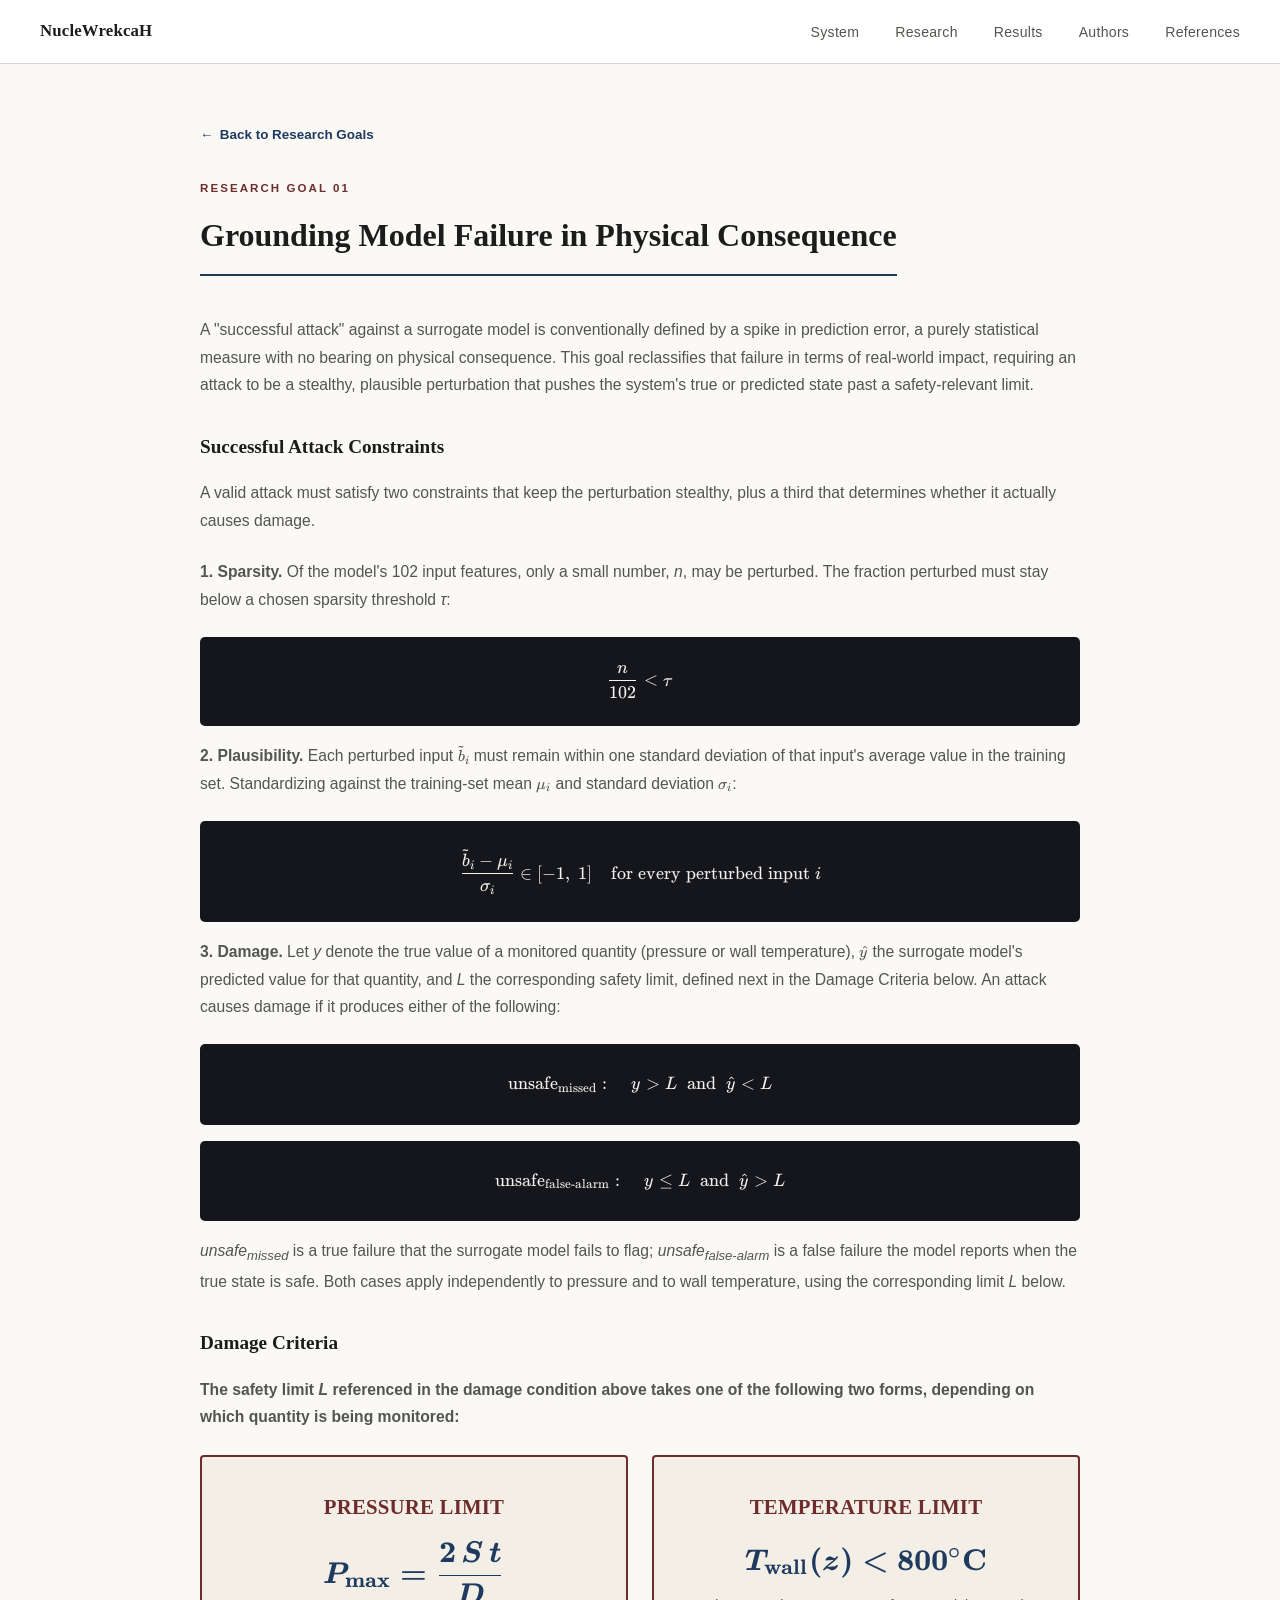
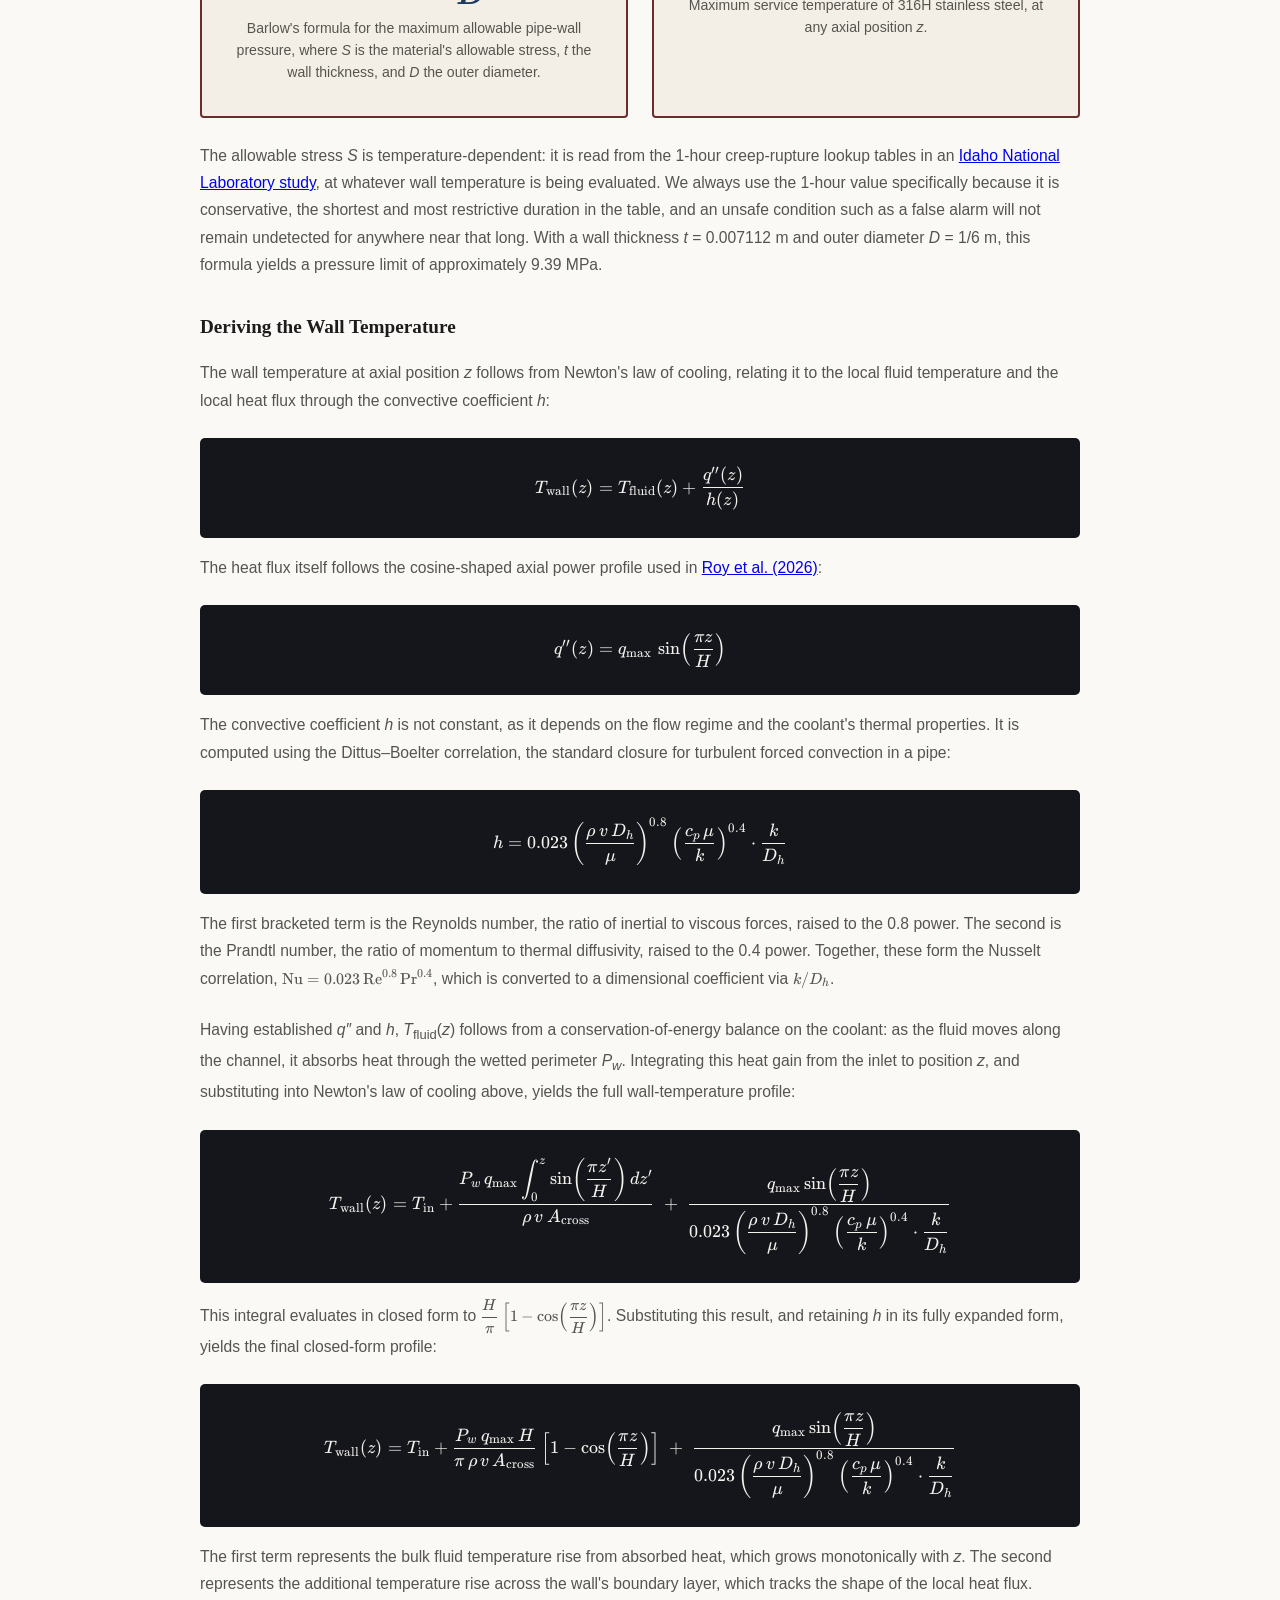
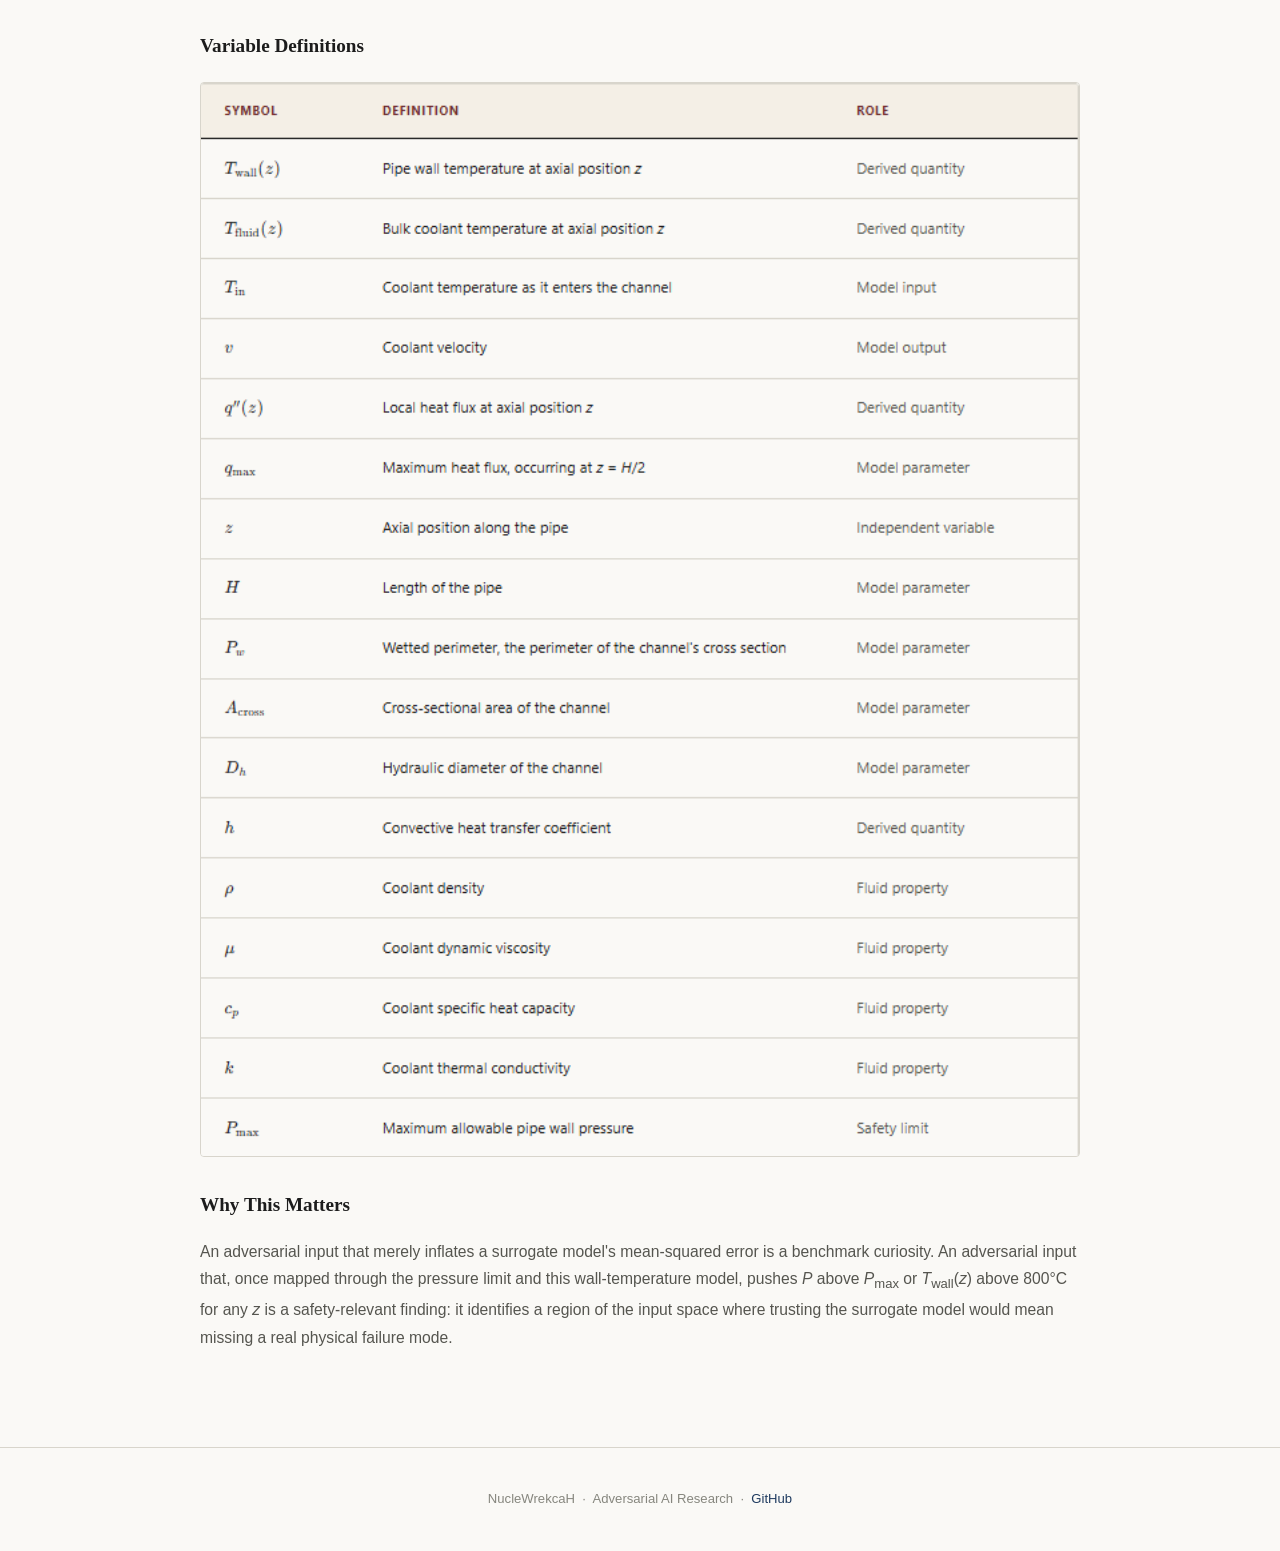
==== research/goal-1-physical-consequence.html @ 3d38d831 "Cache-bust the stylesheet link The deployed Goal 1 page was serving fresh HTML and KaTeX assets but " ====
<!DOCTYPE html>
<html lang="en">
<head>
<meta charset="UTF-8">
<meta name="viewport" content="width=device-width, initial-scale=1.0">
<title>Grounding Model Failure in Physical Consequence · NucleWrekcaH</title>
<link rel="stylesheet" href="../styles.css?v=2">
<link rel="stylesheet" href="../vendor/katex/dist/katex.min.css">
</head>
<body>

<!-- NAV -->
<nav>
  <a class="nav-logo" href="../index.html">NucleWrekcaH</a>
  <ul class="nav-links">
    <li><a href="../index.html#what-it-does">System</a></li>
    <li><a href="../index.html#goals">Research</a></li>
    <li><a href="../index.html#results">Results</a></li>
    <li><a href="../index.html#authors">Authors</a></li>
    <li><a href="../index.html#research">References</a></li>
  </ul>
</nav>

<section class="detail-section">
  <a class="back-link" href="../index.html#goals">Back to Research Goals</a>

  <div class="section-label">Research Goal 01</div>
  <h2>Grounding Model Failure in Physical Consequence</h2>

  <p>A "successful attack" against a surrogate model is conventionally defined by a spike in prediction error, a purely statistical measure with no bearing on physical consequence. This goal reclassifies that failure in terms of real-world impact, requiring an attack to be a stealthy, plausible perturbation that pushes the system's true or predicted state past a safety-relevant limit.</p>

  <h3>Successful Attack Constraints</h3>
  <p>A valid attack must satisfy two constraints that keep the perturbation stealthy, plus a third that determines whether it actually causes damage.</p>

  <p><strong>1. Sparsity.</strong> Of the model's 102 input features, only a small number, <em>n</em>, may be perturbed. The fraction perturbed must stay below a chosen sparsity threshold <em>τ</em>:</p>
  <div class="math-block">$$\dfrac{n}{102} < \tau$$</div>

  <p><strong>2. Plausibility.</strong> Each perturbed input <span class="math-inline">$\tilde{b}_i$</span> must remain within one standard deviation of that input's average value in the training set. Standardizing against the training-set mean <span class="math-inline">$\mu_i$</span> and standard deviation <span class="math-inline">$\sigma_i$</span>:</p>
  <div class="math-block">$$\dfrac{\tilde{b}_i - \mu_i}{\sigma_i} \in [-1,\ 1] \quad \text{for every perturbed input } i$$</div>

  <p><strong>3. Damage.</strong> Let <em>y</em> denote the true value of a monitored quantity (pressure or wall temperature), <span class="math-inline">$\hat{y}$</span> the surrogate model's predicted value for that quantity, and <em>L</em> the corresponding safety limit, defined next in the Damage Criteria below. An attack causes damage if it produces either of the following:</p>
  <div class="math-block">$$\text{unsafe}_{\text{missed}}: \quad y > L \ \text{ and } \ \hat{y} < L$$</div>
  <div class="math-block">$$\text{unsafe}_{\text{false-alarm}}: \quad y \le L \ \text{ and } \ \hat{y} > L$$</div>
  <p><em>unsafe<sub>missed</sub></em> is a true failure that the surrogate model fails to flag; <em>unsafe<sub>false-alarm</sub></em> is a false failure the model reports when the true state is safe. Both cases apply independently to pressure and to wall temperature, using the corresponding limit <em>L</em> below.</p>

  <h3>Damage Criteria</h3>
  <p class="criteria-intro">The safety limit <em>L</em> referenced in the damage condition above takes one of the following two forms, depending on which quantity is being monitored:</p>
  <div class="criteria-grid">
    <div class="criteria-card">
      <div class="criteria-label">Pressure Limit</div>
      <div class="criteria-value">$P_{\max} = \dfrac{2\,S\,t}{D}$</div>
      <p class="criteria-sub">Barlow's formula for the maximum allowable pipe-wall pressure, where <em>S</em> is the material's allowable stress, <em>t</em> the wall thickness, and <em>D</em> the outer diameter.</p>
    </div>
    <div class="criteria-card">
      <div class="criteria-label">Temperature Limit</div>
      <div class="criteria-value">$T_{\text{wall}}(z) < 800^{\circ}\text{C}$</div>
      <p class="criteria-sub">Maximum service temperature of 316H stainless steel, at any axial position <em>z</em>.</p>
    </div>
  </div>

  <p>The allowable stress <em>S</em> is temperature-dependent: it is read from the 1-hour creep-rupture lookup tables in an <a href="https://inldigitallibrary.inl.gov/content/uploads/50/2026/04/Sort_57445.pdf" target="_blank" rel="noopener">Idaho National Laboratory study</a>, at whatever wall temperature is being evaluated. We always use the 1-hour value specifically because it is conservative, the shortest and most restrictive duration in the table, and an unsafe condition such as a false alarm will not remain undetected for anywhere near that long. With a wall thickness <em>t</em> = 0.007112 m and outer diameter <em>D</em> = 1/6 m, this formula yields a pressure limit of approximately 9.39 MPa.</p>

  <h3>Deriving the Wall Temperature</h3>
  <p>The wall temperature at axial position <em>z</em> follows from Newton's law of cooling, relating it to the local fluid temperature and the local heat flux through the convective coefficient <em>h</em>:</p>
  <div class="math-block">$$T_{\text{wall}}(z) = T_{\text{fluid}}(z) + \dfrac{q''(z)}{h(z)}$$</div>

  <p>The heat flux itself follows the cosine-shaped axial power profile used in <a href="https://arxiv.org/abs/2603.22525" target="_blank" rel="noopener">Roy et al. (2026)</a>:</p>
  <div class="math-block">$$q''(z) = q_{\max}\,\sin\!\left(\dfrac{\pi z}{H}\right)$$</div>

  <p>The convective coefficient <em>h</em> is not constant, as it depends on the flow regime and the coolant's thermal properties. It is computed using the Dittus–Boelter correlation, the standard closure for turbulent forced convection in a pipe:</p>
  <div class="math-block">$$h = 0.023\left(\dfrac{\rho\, v\, D_h}{\mu}\right)^{0.8}\left(\dfrac{c_p\, \mu}{k}\right)^{0.4}\cdot\dfrac{k}{D_h}$$</div>
  <p>The first bracketed term is the Reynolds number, the ratio of inertial to viscous forces, raised to the 0.8 power. The second is the Prandtl number, the ratio of momentum to thermal diffusivity, raised to the 0.4 power. Together, these form the Nusselt correlation, <span class="math-inline">$\text{Nu} = 0.023\,\text{Re}^{0.8}\,\text{Pr}^{0.4}$</span>, which is converted to a dimensional coefficient via <span class="math-inline">$k/D_h$</span>.</p>

  <p>Having established <em>q″</em> and <em>h</em>, <em>T</em><sub>fluid</sub>(<em>z</em>) follows from a conservation-of-energy balance on the coolant: as the fluid moves along the channel, it absorbs heat through the wetted perimeter <em>P<sub>w</sub></em>. Integrating this heat gain from the inlet to position <em>z</em>, and substituting into Newton's law of cooling above, yields the full wall-temperature profile:</p>
  <div class="math-block">$$T_{\text{wall}}(z) = T_{\text{in}} + \dfrac{P_w\, q_{\max}\displaystyle\int_0^{z}\sin\!\left(\dfrac{\pi z'}{H}\right)dz'}{\rho\, v\, A_{\text{cross}}} \;+\; \dfrac{q_{\max}\sin\!\left(\dfrac{\pi z}{H}\right)}{0.023\left(\dfrac{\rho\, v\, D_h}{\mu}\right)^{0.8}\left(\dfrac{c_p\, \mu}{k}\right)^{0.4}\cdot\dfrac{k}{D_h}}$$</div>

  <p>This integral evaluates in closed form to <span class="math-inline">$\dfrac{H}{\pi}\left[1-\cos\!\left(\dfrac{\pi z}{H}\right)\right]$</span>. Substituting this result, and retaining <em>h</em> in its fully expanded form, yields the final closed-form profile:</p>
  <div class="math-block">$$T_{\text{wall}}(z) = T_{\text{in}} + \dfrac{P_w\, q_{\max}\, H}{\pi\,\rho\, v\, A_{\text{cross}}}\left[1-\cos\!\left(\dfrac{\pi z}{H}\right)\right] \;+\; \dfrac{q_{\max}\sin\!\left(\dfrac{\pi z}{H}\right)}{0.023\left(\dfrac{\rho\, v\, D_h}{\mu}\right)^{0.8}\left(\dfrac{c_p\, \mu}{k}\right)^{0.4}\cdot\dfrac{k}{D_h}}$$</div>

  <p>The first term represents the bulk fluid temperature rise from absorbed heat, which grows monotonically with <em>z</em>. The second represents the additional temperature rise across the wall's boundary layer, which tracks the shape of the local heat flux.</p>

  <h3>Variable Definitions</h3>
  <img class="table-image" src="assets/goal-1-variable-table.png" alt="Table of variable definitions: symbol, definition, and role for each quantity used in the wall-temperature derivation.">

  <h3>Why This Matters</h3>
  <p>An adversarial input that merely inflates a surrogate model's mean-squared error is a benchmark curiosity. An adversarial input that, once mapped through the pressure limit and this wall-temperature model, pushes <em>P</em> above <em>P</em><sub>max</sub> or <em>T</em><sub>wall</sub>(<em>z</em>) above 800°C for any <em>z</em> is a safety-relevant finding: it identifies a region of the input space where trusting the surrogate model would mean missing a real physical failure mode.</p>
</section>

<!-- FOOTER -->
<footer>
  <p>NucleWrekcaH &nbsp;·&nbsp; Adversarial AI Research &nbsp;·&nbsp;
    <a href="https://github.com" target="_blank" rel="noopener">GitHub</a>
  </p>
</footer>

<script src="../vendor/katex/dist/katex.min.js"></script>
<script src="../vendor/katex/dist/contrib/auto-render.min.js"></script>
<script>
  document.addEventListener("DOMContentLoaded", function () {
    renderMathInElement(document.body, {
      delimiters: [
        { left: "$$", right: "$$", display: true },
        { left: "$", right: "$", display: false }
      ]
    });
  });
</script>

</body>
</html>
---- styles.css ----
:root {
  --bg: #faf9f6;
  --bg2: #ffffff;
  --ink: #1c1c1c;
  --ink-dim: #55554f;
  --ink-faint: #86867e;
  --accent: #1e3a5f;
  --accent2: #6e2c2c;
  --line: #d8d5cc;
  --line-soft: #e8e5db;
  --card: #ffffff;
  --serif: Georgia, 'Iowan Old Style', 'Palatino Linotype', 'Book Antiqua', serif;
  --sans: 'Segoe UI', 'Helvetica Neue', Arial, sans-serif;
}

*, *::before, *::after { box-sizing: border-box; margin: 0; padding: 0; }

html { scroll-behavior: smooth; }

body {
  background-color: var(--bg);
  color: var(--ink);
  font-family: var(--sans);
  line-height: 1.7;
}

/* ── Nav ── */
nav {
  position: sticky;
  top: 0;
  z-index: 100;
  display: flex;
  align-items: center;
  justify-content: space-between;
  padding: 0 2.5rem;
  height: 64px;
  background: var(--bg2);
  border-bottom: 1px solid var(--line);
}

.nav-logo {
  font-family: var(--serif);
  font-size: 1.05rem;
  font-weight: 700;
  color: var(--ink);
  letter-spacing: 0.01em;
  text-decoration: none;
}

.nav-links {
  display: flex;
  gap: 2.25rem;
  list-style: none;
}

.nav-links a {
  color: var(--ink-dim);
  text-decoration: none;
  font-size: 0.88rem;
  letter-spacing: 0.02em;
  transition: color 0.2s;
  border-bottom: 1px solid transparent;
  padding-bottom: 2px;
}

.nav-links a:hover { color: var(--accent); border-bottom-color: var(--accent); }

/* ── Sections ── */
section {
  max-width: 960px;
  margin: 0 auto;
  padding: 4.5rem 2.5rem;
}

.section-label {
  font-family: var(--sans);
  font-size: 0.72rem;
  font-weight: 600;
  letter-spacing: 0.18em;
  text-transform: uppercase;
  color: var(--accent2);
  margin-bottom: 0.6rem;
}

h2 {
  font-family: var(--serif);
  font-size: clamp(1.5rem, 3vw, 2rem);
  font-weight: 700;
  color: var(--ink);
  margin-bottom: 2.5rem;
  padding-bottom: 0.75rem;
  border-bottom: 2px solid var(--accent);
  display: inline-block;
}

/* ── Hero ── */
#hero {
  padding-top: 4.5rem;
  padding-bottom: 3.5rem;
  border-bottom: 1px solid var(--line);
}

.hero-inner {
  display: flex;
  flex-direction: column;
  align-items: flex-start;
  gap: 1.5rem;
}

.hero-badge {
  display: inline-flex;
  align-items: center;
  gap: 0.5rem;
  padding: 0.3rem 0.9rem;
  border: 1px solid var(--line);
  border-radius: 2px;
  font-family: var(--sans);
  font-size: 0.72rem;
  font-weight: 600;
  letter-spacing: 0.12em;
  text-transform: uppercase;
  color: var(--accent2);
  background: #f4efe6;
}

.hero-logo-row {
  display: flex;
  align-items: center;
  gap: 1.5rem;
  flex-wrap: wrap;
}

.logo-placeholder {
  width: 68px; height: 68px;
  border: 1px solid var(--line);
  border-radius: 4px;
  display: flex;
  align-items: center;
  justify-content: center;
  font-family: var(--sans);
  font-size: 0.58rem;
  color: var(--ink-faint);
  text-align: center;
  line-height: 1.3;
  flex-shrink: 0;
  background: var(--bg2);
}

h1 {
  font-family: var(--serif);
  font-size: clamp(2rem, 5vw, 3.4rem);
  font-weight: 700;
  letter-spacing: -0.01em;
  line-height: 1.1;
  color: var(--ink);
}

.hero-tagline {
  font-size: clamp(1.3rem, 3vw, 1.8rem);
  color: var(--accent);
  font-family: var(--serif);
  font-style: italic;
  max-width: 700px;
  line-height: 1.6;
  border-left: 3px solid var(--accent);
  padding-left: 1rem;
}

.hero-names-row {
  display: flex;
  flex-wrap: wrap;
  gap: 2rem;
  width: 100%;
}

.hero-name {
  font-family: var(--serif);
  font-size: clamp(0.85rem, 1.4vw, 1rem);
  font-weight: 700;
  color: var(--ink);
}

.hero-image-placeholder {
  width: 100%;
  aspect-ratio: 16 / 9;
  border: 1px dashed var(--line);
  border-radius: 4px;
  background: var(--bg2);
  display: flex;
  align-items: center;
  justify-content: center;
  color: var(--ink-faint);
  font-family: var(--sans);
  font-size: 0.85rem;
  letter-spacing: 0.08em;
  text-transform: uppercase;
  text-align: center;
}

.hero-cta {
  display: flex;
  gap: 1rem;
  flex-wrap: wrap;
  margin-top: 0.5rem;
}

.btn {
  display: inline-flex;
  align-items: center;
  gap: 0.5rem;
  padding: 0.65rem 1.5rem;
  font-family: var(--sans);
  font-size: 0.85rem;
  font-weight: 600;
  letter-spacing: 0.02em;
  border-radius: 2px;
  cursor: pointer;
  text-decoration: none;
  transition: all 0.2s;
  border: 1px solid var(--accent);
}

.btn-primary {
  background: var(--accent);
  color: #ffffff;
}

.btn-primary:hover {
  background: #16283f;
}

.btn-ghost {
  border-color: var(--line);
  color: var(--ink);
  background: transparent;
}

.btn-ghost:hover {
  border-color: var(--accent);
  color: var(--accent);
  background: #f4efe6;
}

/* ── Divider ── */
.divider {
  border: none;
  border-top: 1px solid var(--line);
}

section + hr.divider,
hr.divider + section {
  margin: 0;
}

/* ── Cards ── */
.cards {
  display: grid;
  grid-template-columns: repeat(auto-fit, minmax(280px, 1fr));
  gap: 1.5rem;
}

.card {
  background: var(--card);
  border: 1px solid var(--line);
  border-radius: 3px;
  padding: 1.75rem;
  transition: box-shadow 0.2s;
}

.card:hover {
  box-shadow: 0 2px 10px rgba(0,0,0,0.06);
}

.card-icon {
  width: 40px; height: 40px;
  border: 1px solid var(--accent);
  border-radius: 3px;
  display: flex;
  align-items: center;
  justify-content: center;
  font-family: var(--serif);
  font-size: 1.1rem;
  font-weight: 700;
  color: var(--accent);
  margin-bottom: 1.1rem;
}

.card-num {
  font-family: var(--sans);
  font-size: 0.68rem;
  font-weight: 600;
  color: var(--accent2);
  letter-spacing: 0.14em;
  margin-bottom: 0.4rem;
}

.card h3 {
  font-family: var(--serif);
  font-size: 1.1rem;
  font-weight: 700;
  color: var(--ink);
  margin-bottom: 0.75rem;
}

.card p {
  color: var(--ink-dim);
  font-size: 0.92rem;
  line-height: 1.7;
}

.card ul {
  margin-top: 0.75rem;
  padding-left: 1.1rem;
  color: var(--ink-dim);
  font-size: 0.9rem;
  line-height: 1.8;
}

.card ul li { margin-bottom: 0.1rem; }

.tag {
  display: inline-block;
  padding: 0.15rem 0.55rem;
  background: #f4efe6;
  border: 1px solid var(--line);
  border-radius: 2px;
  font-family: var(--sans);
  font-size: 0.68rem;
  font-weight: 600;
  color: var(--accent2);
  margin: 0.2rem 0.15rem 0 0;
}

/* ── Research Goals ── */
.goals-stack {
  display: flex;
  flex-direction: column;
  gap: 1.5rem;
}

.goal-card {
  background: var(--card);
  border: 1px solid var(--line);
  border-radius: 3px;
  padding: 1.75rem;
  transition: box-shadow 0.2s, border-color 0.2s;
  text-decoration: none;
  color: inherit;
  display: block;
}

.goal-card:hover {
  box-shadow: 0 2px 10px rgba(0,0,0,0.06);
  border-color: var(--accent);
}

.goal-num {
  font-family: var(--serif);
  font-size: 1.6rem;
  font-weight: 700;
  color: var(--accent2);
  margin-bottom: 0.6rem;
}

.goal-card h3 {
  font-family: var(--serif);
  font-size: 1.1rem;
  font-weight: 700;
  color: var(--ink);
  margin-bottom: 0.75rem;
}

.goal-card p {
  color: var(--ink-dim);
  font-size: 0.92rem;
  line-height: 1.7;
}

.goal-readmore {
  display: inline-flex;
  align-items: center;
  gap: 0.4rem;
  margin-top: 1.1rem;
  font-family: var(--sans);
  font-size: 0.8rem;
  font-weight: 600;
  color: var(--accent);
  letter-spacing: 0.02em;
}

.goal-readmore::after {
  content: "→";
  transition: transform 0.2s;
}

.goal-card:hover .goal-readmore::after {
  transform: translateX(3px);
}

/* ── Formula box (used on research goal detail pages) ── */
.formula-box {
  margin-top: 1.25rem;
  padding: 1.1rem 1.35rem;
  border: 1px solid var(--line);
  border-left: 3px solid var(--accent2);
  border-radius: 2px;
  background: var(--bg2);
}

.formula-box p {
  color: var(--ink-dim);
  font-size: 0.92rem;
  line-height: 1.7;
  margin-bottom: 0.75rem;
}

.formula-box p:last-child {
  margin-bottom: 0;
}

.formula-box ul {
  margin: 0 0 0.9rem 1.1rem;
  color: var(--ink-dim);
  font-size: 0.9rem;
  line-height: 1.8;
}

.math-block {
  margin: 1rem 0;
  padding: 1.75rem 1.5rem;
  background: #14161c;
  border-radius: 5px;
  overflow-x: auto;
  text-align: center;
}

.math-block:first-child {
  margin-top: 0;
}

.math-block:last-child {
  margin-bottom: 0;
}

.math-block .katex {
  color: #f4f2ec;
  font-size: 1.15em;
}

.math-block .katex-display {
  margin: 0;
}

.math-inline .katex {
  font-size: 1.05em;
}

/* ── Failure criteria highlight ── */
.criteria-intro {
  font-size: 1rem;
  color: var(--ink);
  font-weight: 600;
  margin-bottom: 1.25rem;
}

.criteria-grid {
  display: grid;
  grid-template-columns: repeat(auto-fit, minmax(260px, 1fr));
  gap: 1.5rem;
  margin-bottom: 1.5rem;
}

.criteria-card {
  padding: 2rem 1.75rem;
  border: 2px solid var(--accent2);
  border-radius: 4px;
  background: #f4efe6;
  text-align: center;
}

.criteria-label {
  font-family: var(--serif);
  font-size: 1.3rem;
  font-weight: 700;
  letter-spacing: 0.01em;
  text-transform: uppercase;
  color: var(--accent2);
  margin-bottom: 1.1rem;
}

.criteria-value {
  margin-bottom: 0.9rem;
}

.criteria-value .katex {
  font-size: 1.9em;
  font-weight: 700;
  color: var(--accent);
}

.criteria-sub {
  color: var(--ink-dim);
  font-size: 0.88rem;
  line-height: 1.55;
}

/* ── Variable definition table (image) ── */
.table-image {
  display: block;
  width: 100%;
  max-width: 100%;
  height: auto;
  margin: 1.25rem 0 1.75rem;
  border: 1px solid var(--line);
  border-radius: 4px;
}

/* ── Detail (research goal) pages ── */
.back-link {
  display: inline-flex;
  align-items: center;
  gap: 0.4rem;
  font-family: var(--sans);
  font-size: 0.84rem;
  font-weight: 600;
  color: var(--accent);
  text-decoration: none;
  margin-bottom: 2rem;
}

.back-link::before {
  content: "←";
  transition: transform 0.2s;
}

.back-link:hover::before {
  transform: translateX(-3px);
}

.detail-section {
  padding-top: 3.5rem;
}

.detail-section > p {
  color: var(--ink-dim);
  font-size: 0.98rem;
  line-height: 1.75;
  margin-bottom: 1.5rem;
}

.detail-section h3 {
  font-family: var(--serif);
  font-size: 1.2rem;
  font-weight: 700;
  color: var(--ink);
  margin: 2rem 0 1rem;
}

.status-note {
  margin-top: 1.5rem;
  padding: 1.1rem 1.35rem;
  border: 1px dashed var(--line);
  border-radius: 2px;
  background: var(--bg2);
  color: var(--ink-faint);
  font-size: 0.88rem;
  font-style: italic;
}

/* ── Results ── */
#results {
  background: #f4f2ec;
}

.results-header {
  display: flex;
  flex-wrap: wrap;
  gap: 2rem;
  align-items: flex-end;
  margin-bottom: 2.5rem;
}

.results-header > div:first-child { flex: 1; min-width: 260px; }

.stat-block {
  text-align: right;
}

.stat-block .big-stat {
  font-family: var(--serif);
  font-size: clamp(2.2rem, 5vw, 3rem);
  font-weight: 700;
  color: var(--accent);
  line-height: 1;
}

.stat-block .stat-label {
  font-size: 0.82rem;
  color: var(--ink-dim);
  margin-top: 0.3rem;
}

.simulators {
  display: flex;
  flex-direction: column;
  gap: 1.1rem;
}

.sim-row {
  display: grid;
  grid-template-columns: 1fr auto;
  align-items: center;
  gap: 1.5rem;
}

.sim-info { min-width: 0; }

.sim-name {
  font-size: 0.92rem;
  color: var(--ink);
  margin-bottom: 0.35rem;
  white-space: nowrap;
  overflow: hidden;
  text-overflow: ellipsis;
}

.progress-track {
  height: 6px;
  background: #e2ded2;
  border-radius: 3px;
  overflow: hidden;
}

.progress-fill {
  height: 100%;
  border-radius: 3px;
  background: var(--accent);
  transition: width 1s ease;
  width: 0;
}

.progress-fill.active { width: var(--target-width); }

.sim-pct {
  font-family: var(--serif);
  font-size: 0.88rem;
  font-weight: 700;
  color: var(--accent);
  white-space: nowrap;
  min-width: 48px;
  text-align: right;
}

.sim-coming {
  opacity: 0.55;
}

.sim-coming .sim-name { font-style: italic; }

.baseline-note {
  margin-top: 2.5rem;
  padding: 1.25rem 1.5rem;
  border: 1px solid var(--line);
  border-left: 3px solid var(--accent2);
  border-radius: 2px;
  background: var(--bg2);
  display: flex;
  align-items: flex-start;
  gap: 1rem;
}

.baseline-note p {
  color: var(--ink-dim);
  font-size: 0.9rem;
  line-height: 1.6;
}

.baseline-note strong { color: var(--accent2); }

/* ── Tech stack ── */
.tech-grid {
  display: flex;
  flex-wrap: wrap;
  gap: 1rem;
}

.tech-badge {
  display: flex;
  align-items: center;
  gap: 0.9rem;
  padding: 0.7rem 1.25rem;
  border: 1px solid var(--line);
  border-radius: 3px;
  background: var(--card);
  font-size: 0.9rem;
  color: var(--ink);
}

.tech-badge .tech-icon {
  font-family: var(--serif);
  font-weight: 700;
  font-size: 1rem;
  color: var(--accent);
  width: 28px; height: 28px;
  border: 1px solid var(--accent);
  border-radius: 50%;
  display: flex;
  align-items: center;
  justify-content: center;
  flex-shrink: 0;
}

.tech-badge .tech-name {
  font-weight: 600;
  color: var(--ink);
}

.tech-badge .tech-sub {
  font-size: 0.76rem;
  color: var(--ink-faint);
  display: block;
  margin-top: 0.05rem;
}

/* ── Authors ── */
#authors {
  background: #f4f2ec;
}

.authors-grid {
  display: grid;
  grid-template-columns: repeat(auto-fit, minmax(220px, 1fr));
  gap: 2rem;
}

.author-card {
  background: var(--card);
  border: 1px solid var(--line);
  border-radius: 3px;
  padding: 1.75rem;
  text-align: center;
  transition: box-shadow 0.2s;
}

.author-card:hover {
  box-shadow: 0 2px 10px rgba(0,0,0,0.06);
}

.author-photo {
  width: 120px;
  height: 120px;
  border-radius: 50%;
  object-fit: cover;
  border: 1px solid var(--line);
  margin: 0 auto 1.1rem;
  display: block;
  background: var(--bg2);
}

.author-name {
  font-family: var(--serif);
  font-size: 1.05rem;
  font-weight: 700;
  color: var(--ink);
  margin-bottom: 0.9rem;
}

.author-bio {
  text-align: left;
  color: var(--ink-dim);
  font-size: 0.86rem;
  line-height: 1.65;
}

/* ── Research ── */
.citations {
  display: flex;
  flex-direction: column;
  gap: 1rem;
}

.citation {
  padding: 1.25rem 1.5rem;
  border: 1px solid var(--line);
  border-radius: 2px;
  background: var(--card);
  transition: box-shadow 0.2s;
  text-decoration: none;
  display: block;
  color: inherit;
}

.citation:hover { box-shadow: 0 2px 10px rgba(0,0,0,0.06); }

.citation-meta {
  font-family: var(--sans);
  font-size: 0.72rem;
  font-weight: 600;
  color: var(--accent2);
  letter-spacing: 0.06em;
  margin-bottom: 0.4rem;
  display: flex;
  align-items: center;
  justify-content: space-between;
  gap: 0.5rem;
}

.citation-meta::after {
  content: "↗";
  font-weight: 700;
  opacity: 0.6;
  transition: opacity 0.2s, transform 0.2s;
}

.citation:hover .citation-meta::after {
  opacity: 1;
  transform: translate(2px, -2px);
}

.citation-title {
  font-family: var(--serif);
  font-size: 0.98rem;
  color: var(--ink);
  margin-bottom: 0.3rem;
  font-weight: 700;
}

.citation-authors {
  font-size: 0.84rem;
  color: var(--ink-dim);
}

/* ── Footer ── */
footer {
  text-align: center;
  padding: 2.5rem 2rem;
  border-top: 1px solid var(--line);
  color: var(--ink-faint);
  font-size: 0.82rem;
}

footer a { color: var(--accent); text-decoration: none; }
footer a:hover { text-decoration: underline; }

/* ── Responsive ── */
@media (max-width: 640px) {
  nav { padding: 0 1.25rem; }
  .nav-links { gap: 1.2rem; }
  .nav-links a { font-size: 0.78rem; }
  section { padding: 3rem 1.25rem; }
  .results-header { flex-direction: column; align-items: flex-start; }
  .stat-block { text-align: left; }
  .sim-row { grid-template-columns: 1fr auto; gap: 0.75rem; }
}
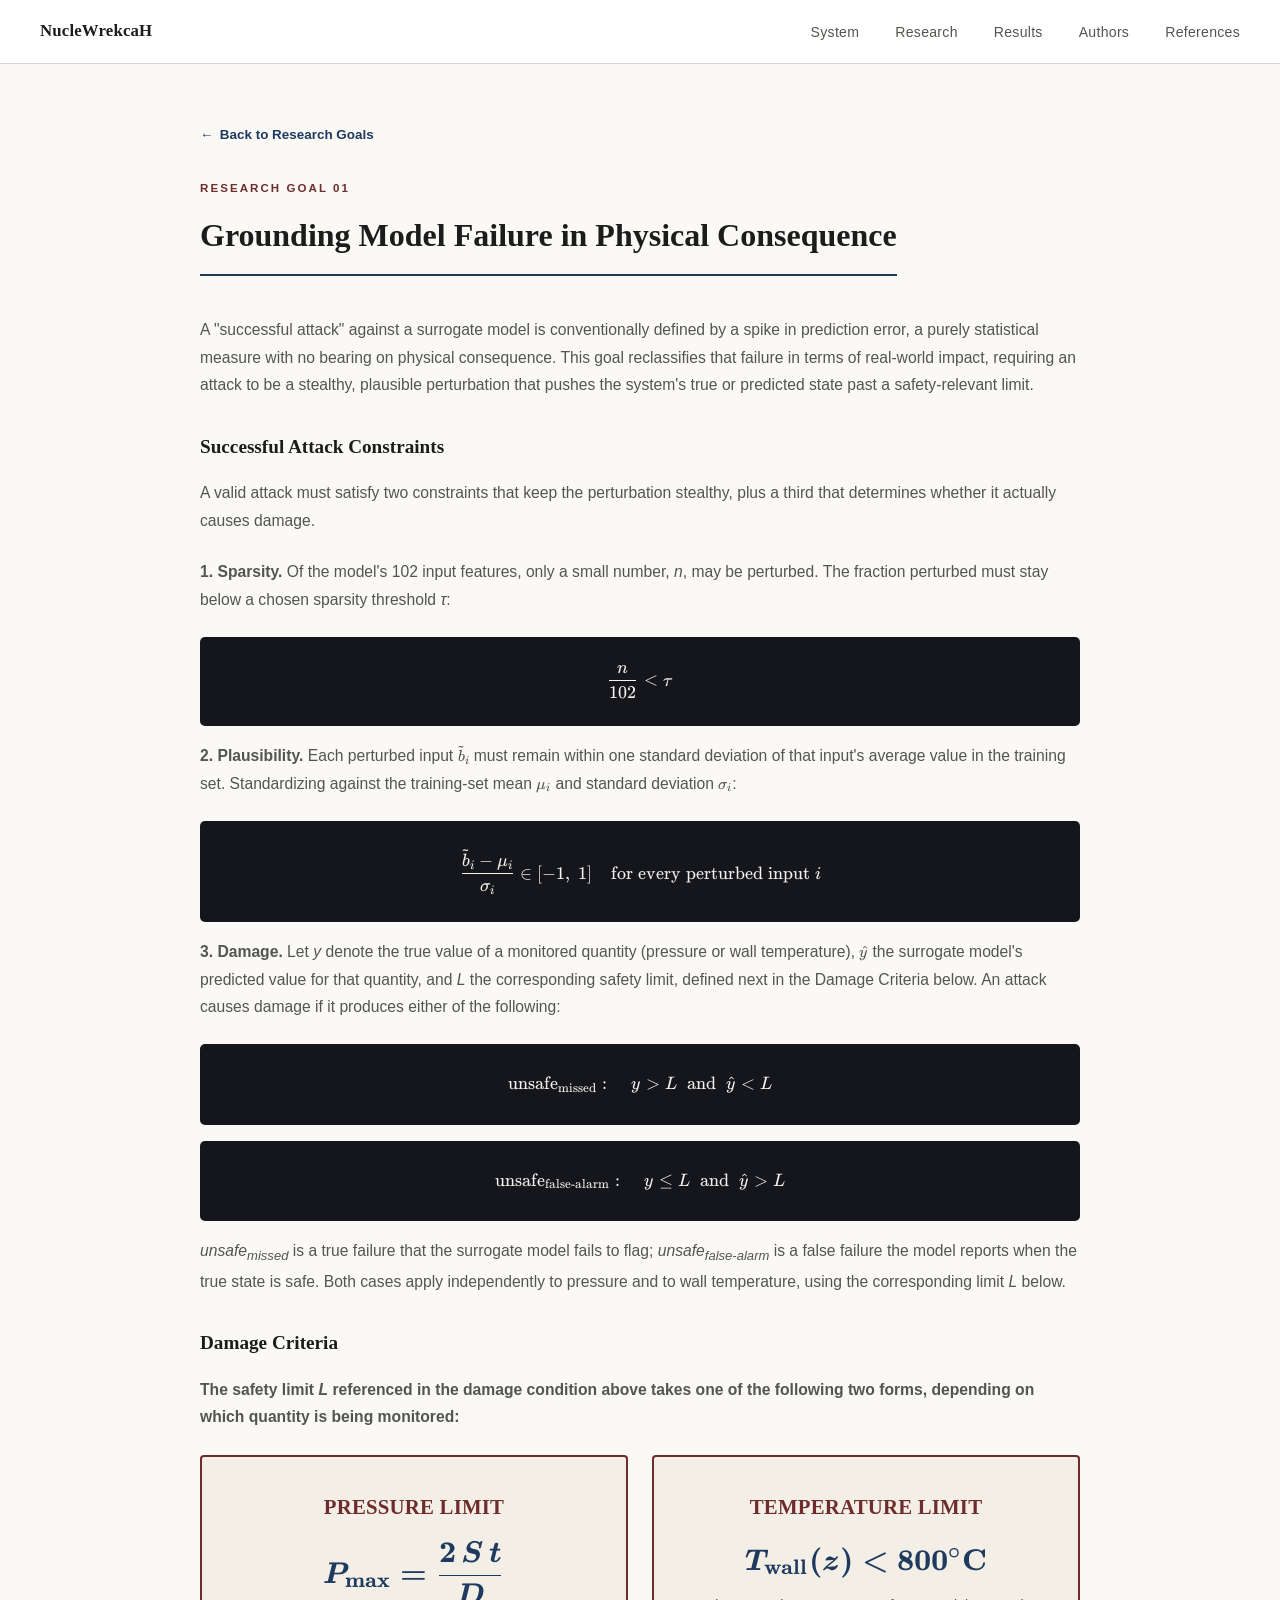
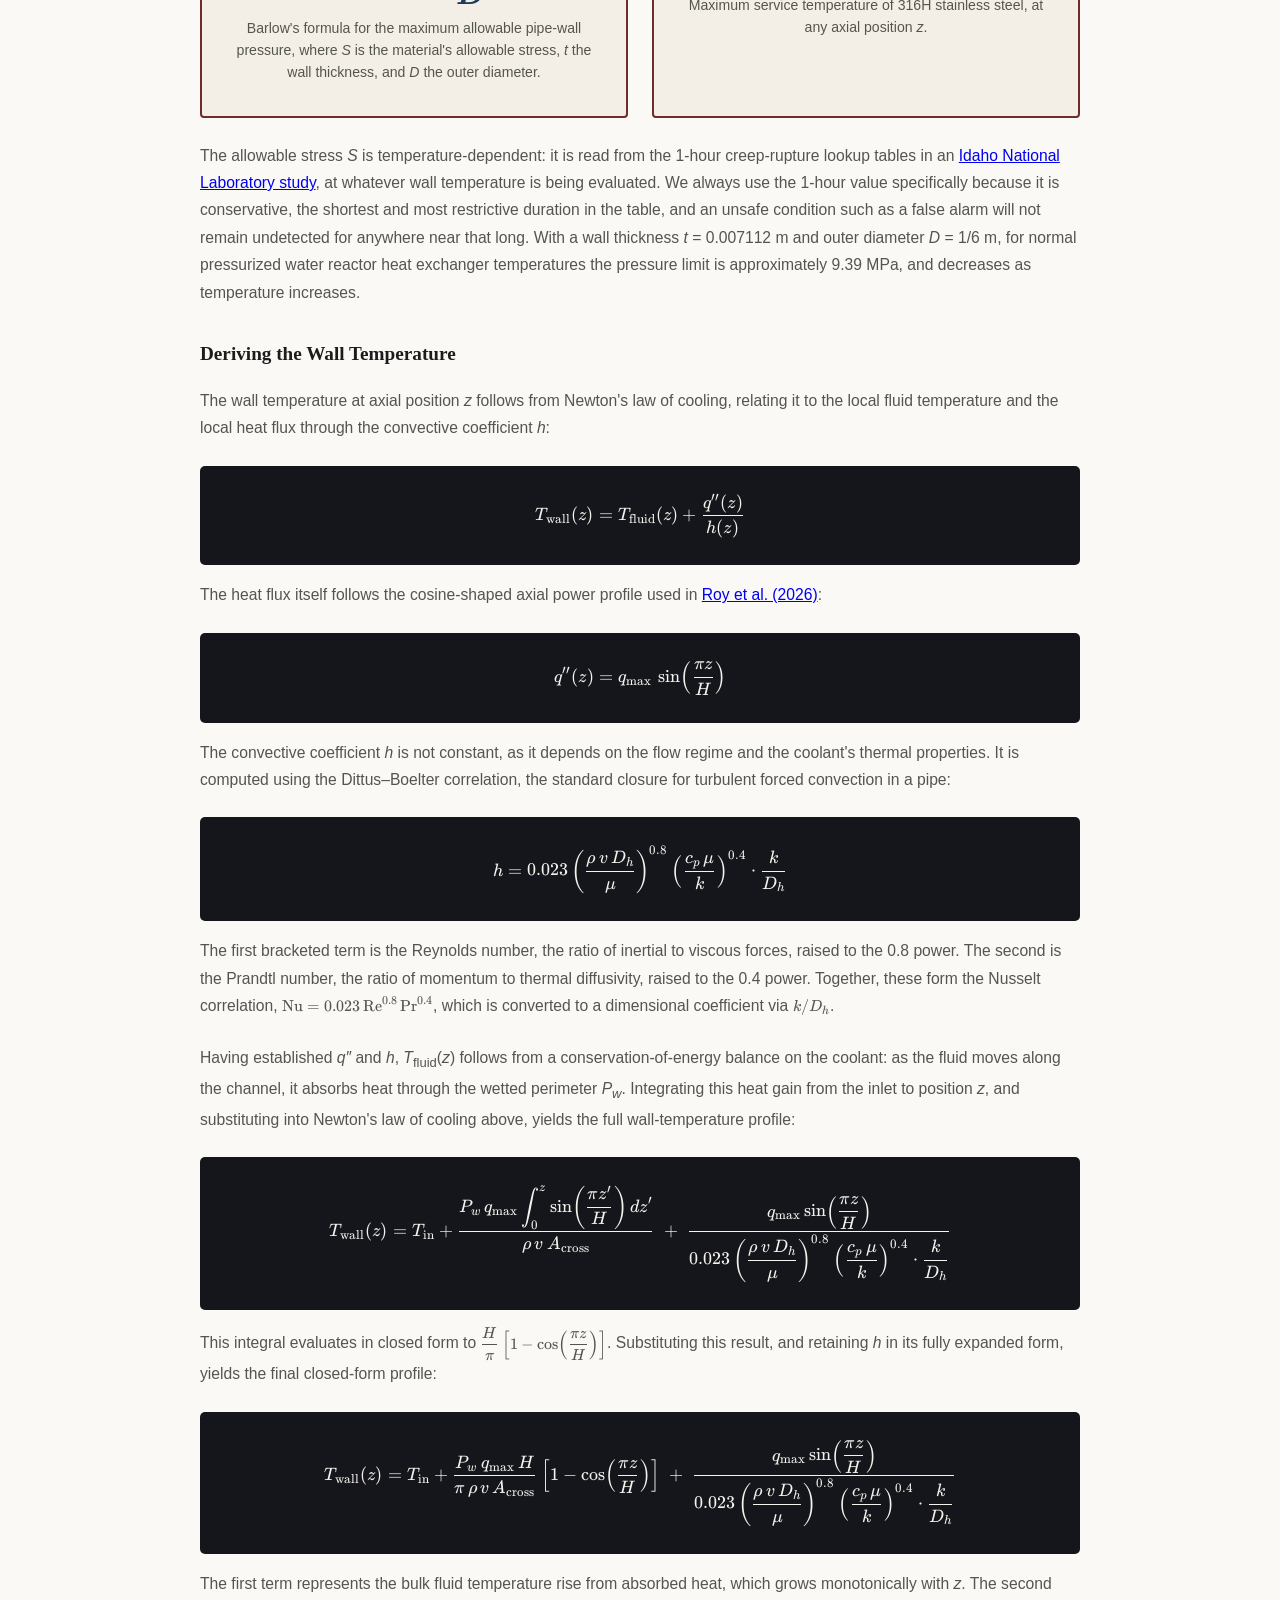
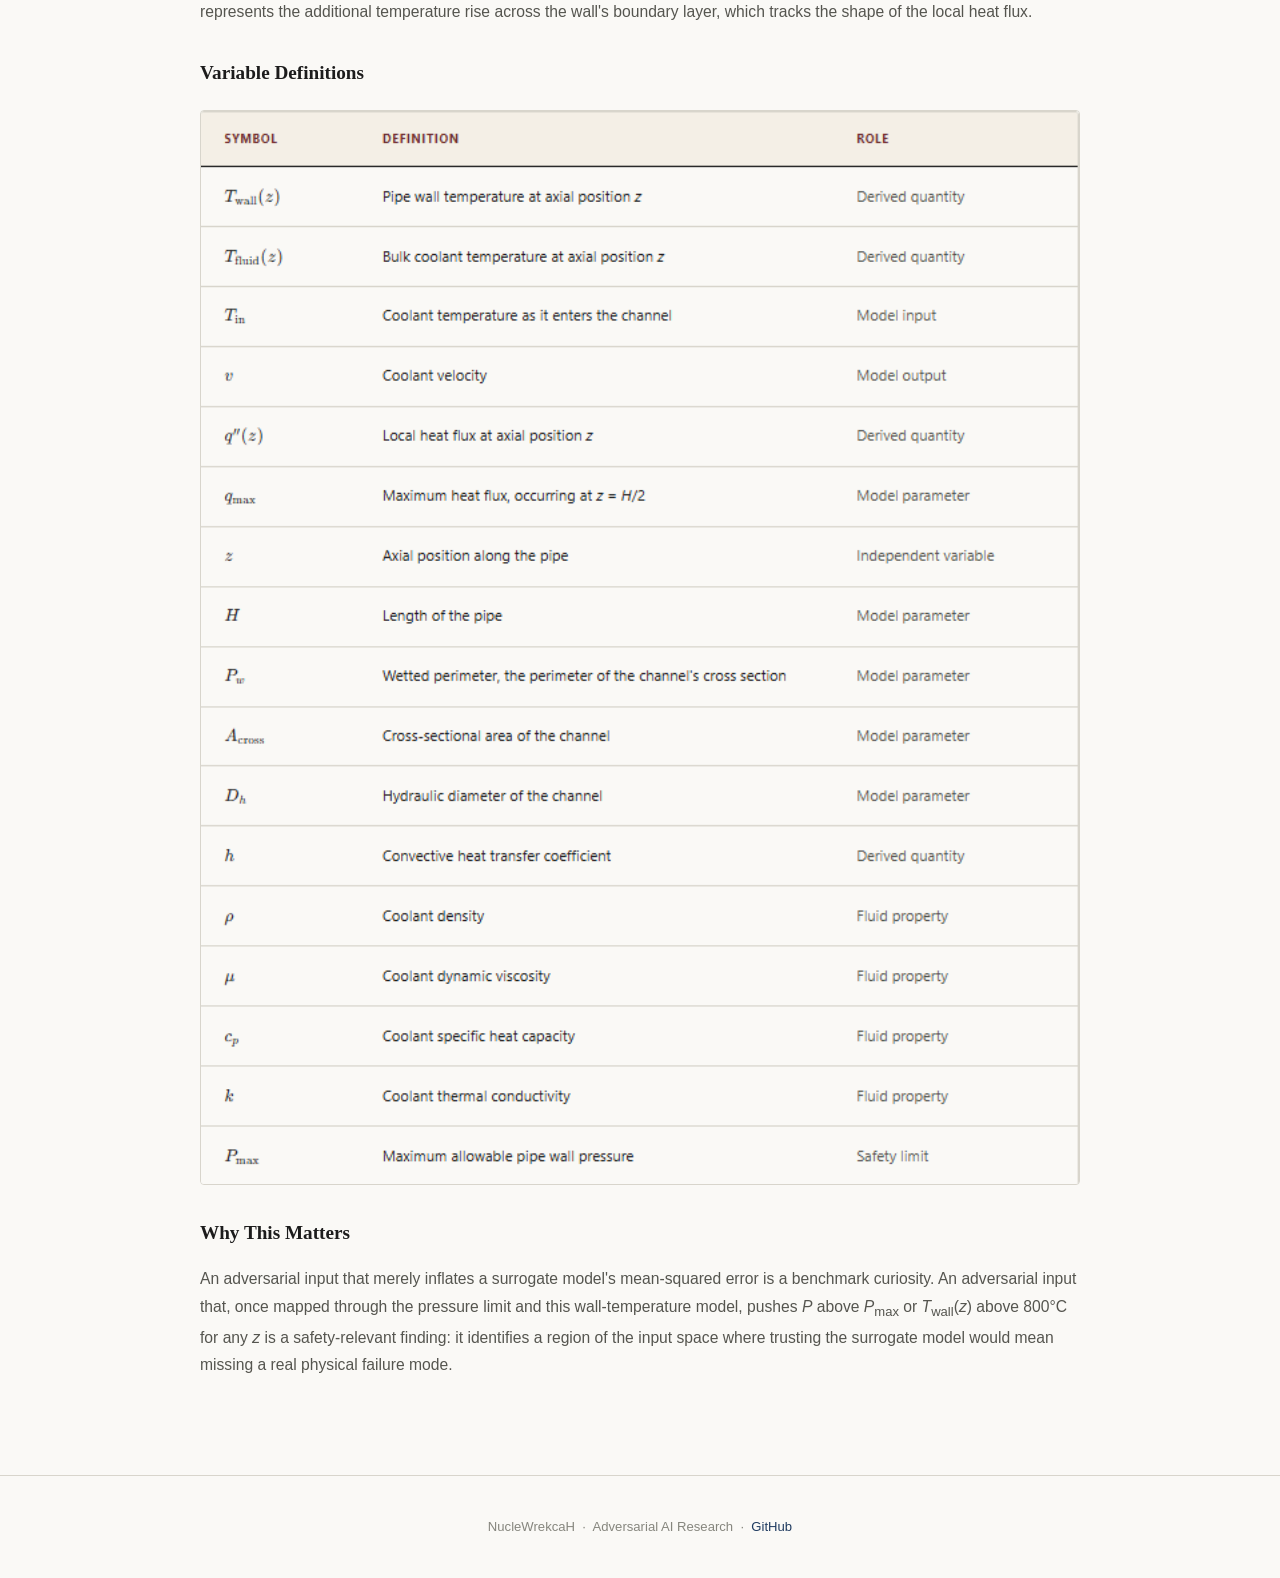
==== commit 3d853034: "Clarify pressure limit varies with temperature" ====
--- a/research/goal-1-physical-consequence.html
+++ b/research/goal-1-physical-consequence.html
@@ -58,7 +58,7 @@
     </div>
   </div>
 
-  <p>The allowable stress <em>S</em> is temperature-dependent: it is read from the 1-hour creep-rupture lookup tables in an <a href="https://inldigitallibrary.inl.gov/content/uploads/50/2026/04/Sort_57445.pdf" target="_blank" rel="noopener">Idaho National Laboratory study</a>, at whatever wall temperature is being evaluated. We always use the 1-hour value specifically because it is conservative, the shortest and most restrictive duration in the table, and an unsafe condition such as a false alarm will not remain undetected for anywhere near that long. With a wall thickness <em>t</em> = 0.007112 m and outer diameter <em>D</em> = 1/6 m, this formula yields a pressure limit of approximately 9.39 MPa.</p>
+  <p>The allowable stress <em>S</em> is temperature-dependent: it is read from the 1-hour creep-rupture lookup tables in an <a href="https://inldigitallibrary.inl.gov/content/uploads/50/2026/04/Sort_57445.pdf" target="_blank" rel="noopener">Idaho National Laboratory study</a>, at whatever wall temperature is being evaluated. We always use the 1-hour value specifically because it is conservative, the shortest and most restrictive duration in the table, and an unsafe condition such as a false alarm will not remain undetected for anywhere near that long. With a wall thickness <em>t</em> = 0.007112 m and outer diameter <em>D</em> = 1/6 m, for normal pressurized water reactor heat exchanger temperatures the pressure limit is approximately 9.39 MPa, and decreases as temperature increases.</p>
 
   <h3>Deriving the Wall Temperature</h3>
   <p>The wall temperature at axial position <em>z</em> follows from Newton's law of cooling, relating it to the local fluid temperature and the local heat flux through the convective coefficient <em>h</em>:</p>
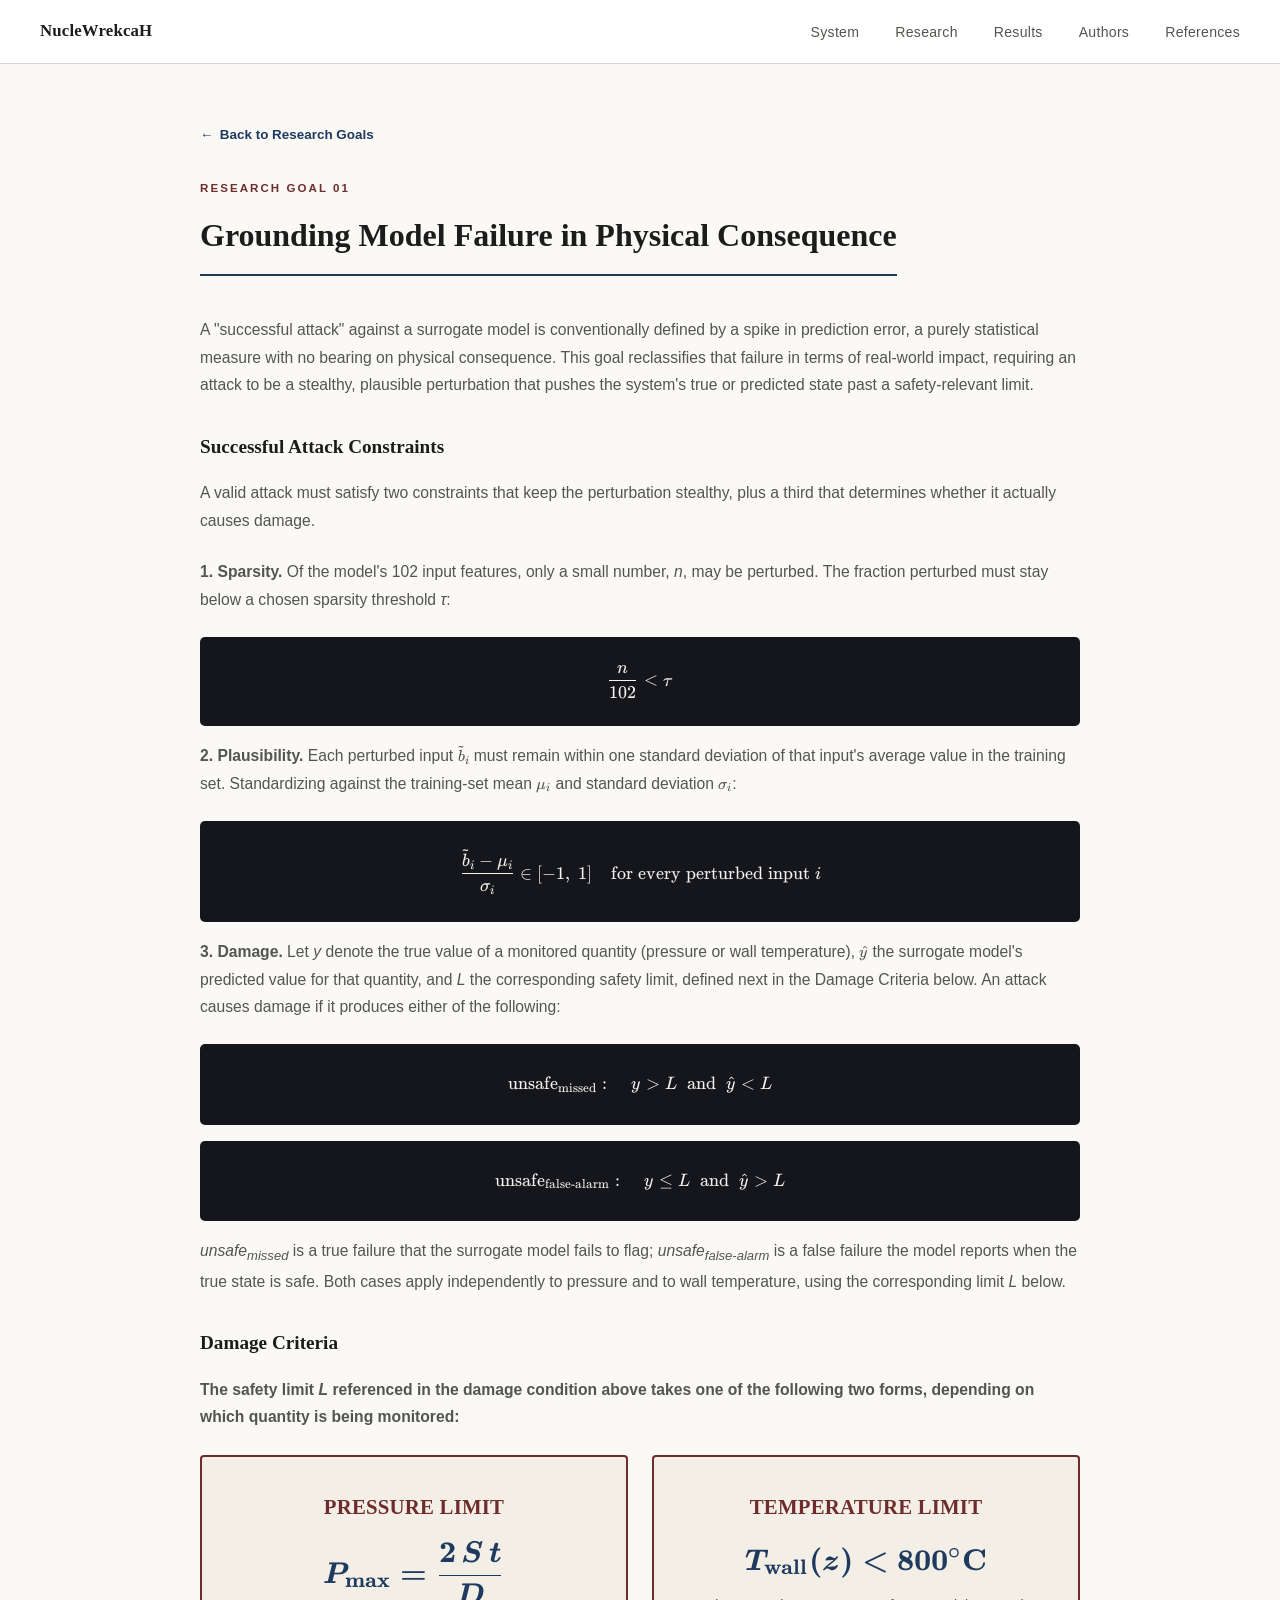
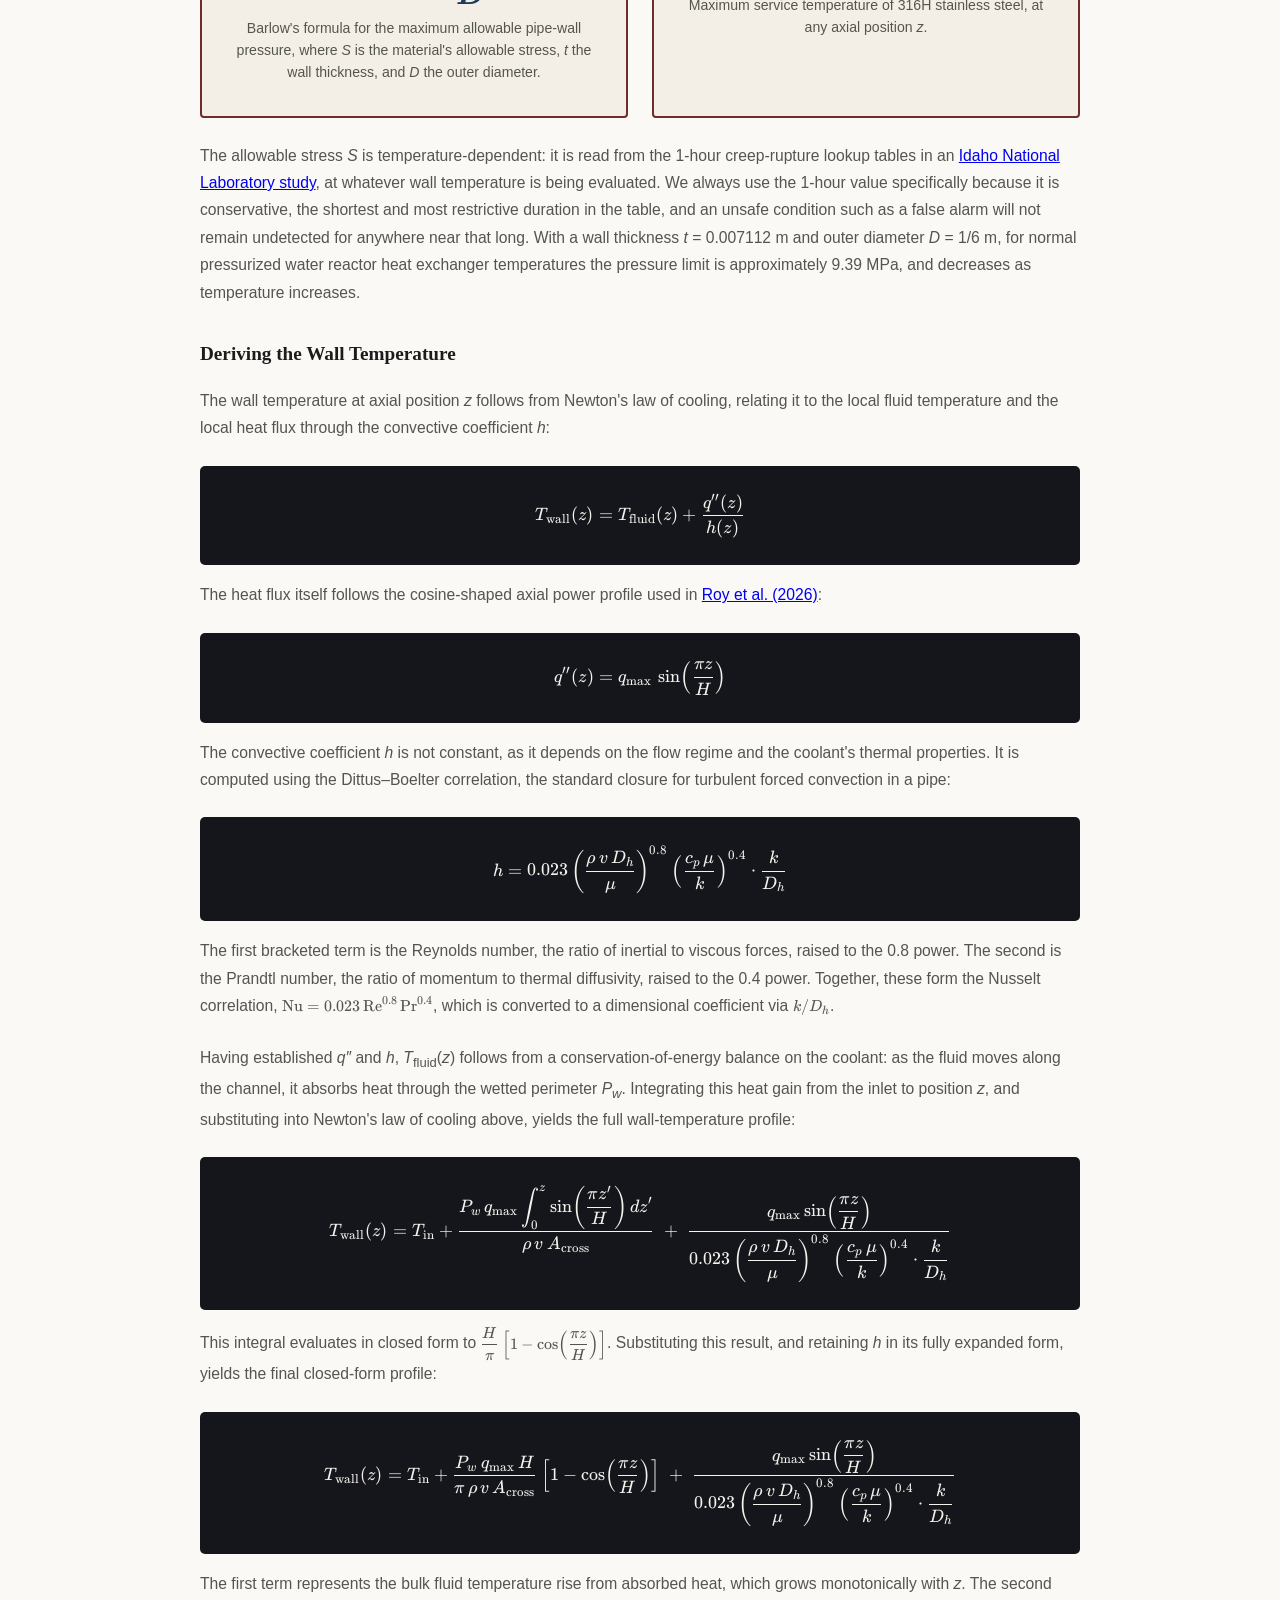
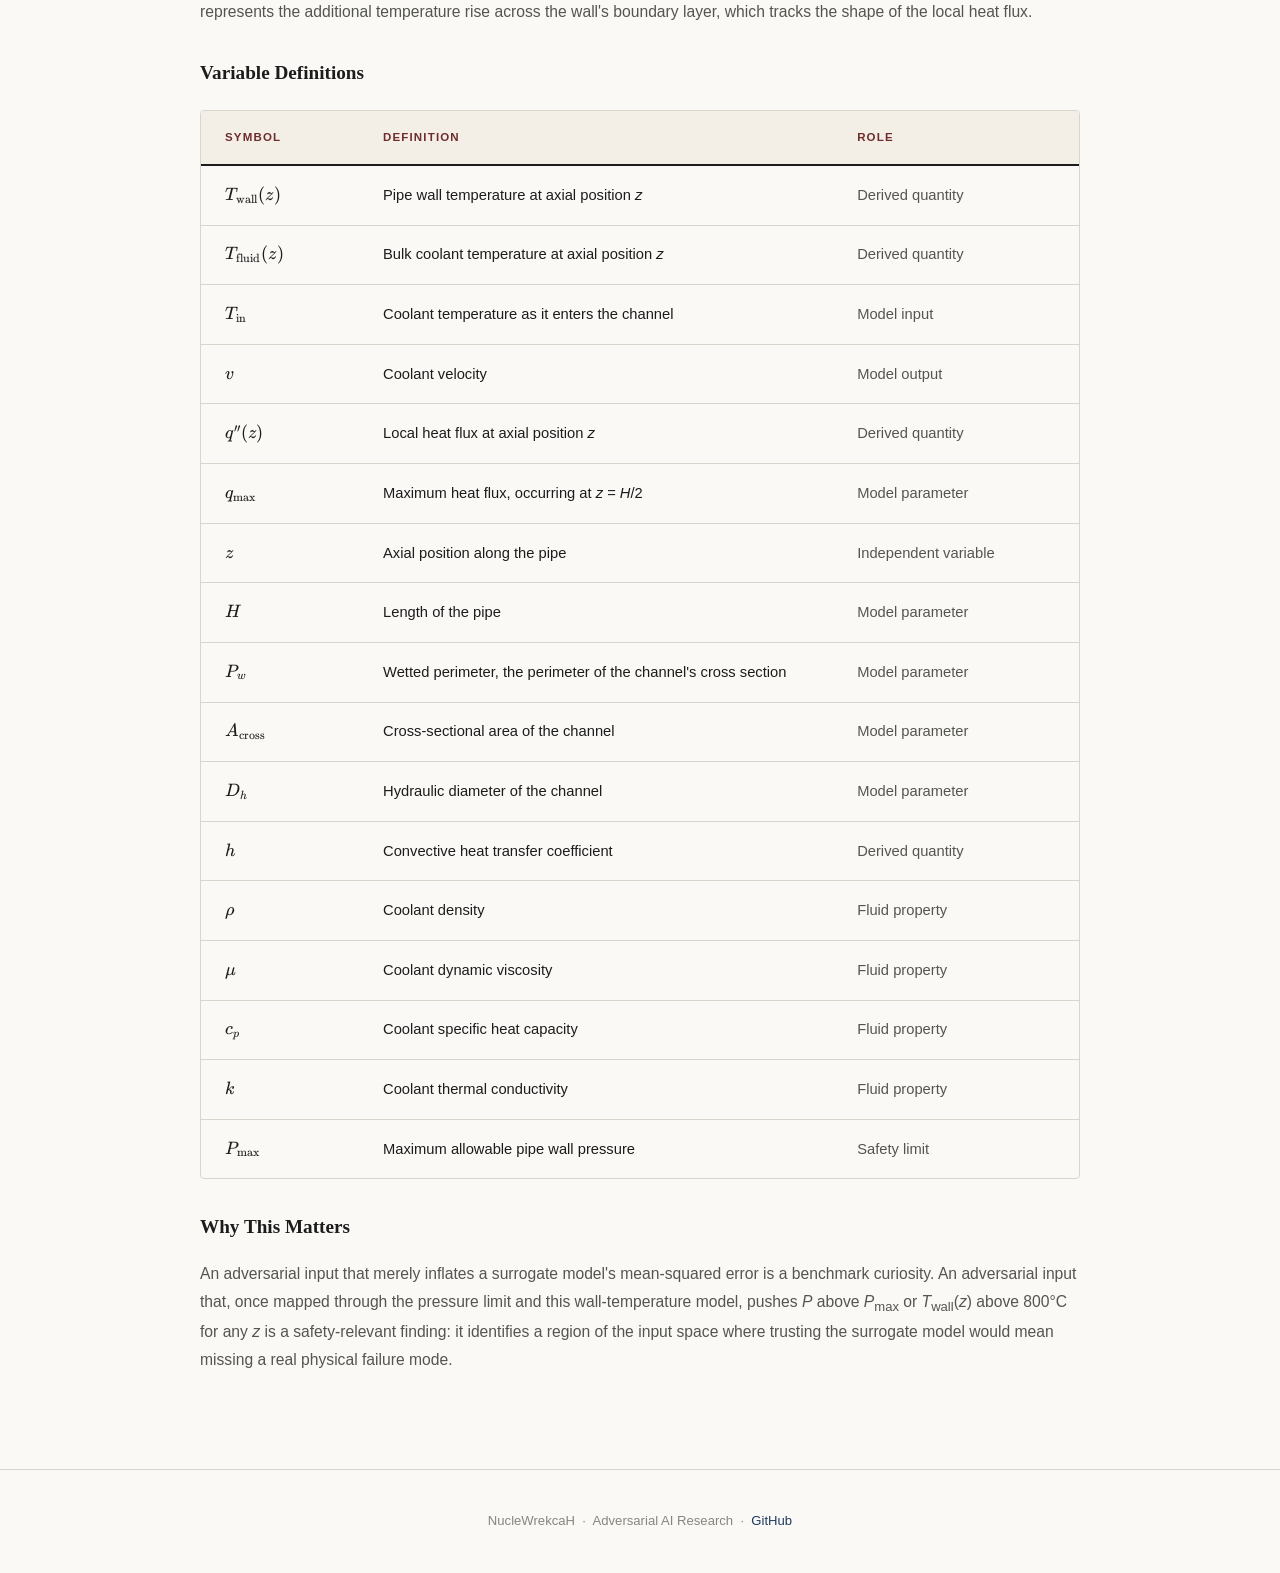
==== commit 5855a5bb: "Replace the variable-definitions image with a real text table Restores the HTML/KaTeX table (horizon" ====
--- a/research/goal-1-physical-consequence.html
+++ b/research/goal-1-physical-consequence.html
@@ -4,7 +4,7 @@
 <meta charset="UTF-8">
 <meta name="viewport" content="width=device-width, initial-scale=1.0">
 <title>Grounding Model Failure in Physical Consequence · NucleWrekcaH</title>
-<link rel="stylesheet" href="../styles.css?v=2">
+<link rel="stylesheet" href="../styles.css?v=3">
 <link rel="stylesheet" href="../vendor/katex/dist/katex.min.css">
 </head>
 <body>
@@ -80,7 +80,41 @@
   <p>The first term represents the bulk fluid temperature rise from absorbed heat, which grows monotonically with <em>z</em>. The second represents the additional temperature rise across the wall's boundary layer, which tracks the shape of the local heat flux.</p>
 
   <h3>Variable Definitions</h3>
-  <img class="table-image" src="assets/goal-1-variable-table.png" alt="Table of variable definitions: symbol, definition, and role for each quantity used in the wall-temperature derivation.">
+  <div class="var-table-wrap">
+    <table class="var-table">
+      <colgroup>
+        <col>
+        <col>
+        <col>
+      </colgroup>
+      <thead>
+        <tr>
+          <th>Symbol</th>
+          <th>Definition</th>
+          <th>Role</th>
+        </tr>
+      </thead>
+      <tbody>
+        <tr><td>$T_{\text{wall}}(z)$</td><td>Pipe wall temperature at axial position <em>z</em></td><td>Derived quantity</td></tr>
+        <tr><td>$T_{\text{fluid}}(z)$</td><td>Bulk coolant temperature at axial position <em>z</em></td><td>Derived quantity</td></tr>
+        <tr><td>$T_{\text{in}}$</td><td>Coolant temperature as it enters the channel</td><td>Model input</td></tr>
+        <tr><td>$v$</td><td>Coolant velocity</td><td>Model output</td></tr>
+        <tr><td>$q''(z)$</td><td>Local heat flux at axial position <em>z</em></td><td>Derived quantity</td></tr>
+        <tr><td>$q_{\max}$</td><td>Maximum heat flux, occurring at <em>z</em> = <em>H</em>/2</td><td>Model parameter</td></tr>
+        <tr><td>$z$</td><td>Axial position along the pipe</td><td>Independent variable</td></tr>
+        <tr><td>$H$</td><td>Length of the pipe</td><td>Model parameter</td></tr>
+        <tr><td>$P_w$</td><td>Wetted perimeter, the perimeter of the channel's cross section</td><td>Model parameter</td></tr>
+        <tr><td>$A_{\text{cross}}$</td><td>Cross-sectional area of the channel</td><td>Model parameter</td></tr>
+        <tr><td>$D_h$</td><td>Hydraulic diameter of the channel</td><td>Model parameter</td></tr>
+        <tr><td>$h$</td><td>Convective heat transfer coefficient</td><td>Derived quantity</td></tr>
+        <tr><td>$\rho$</td><td>Coolant density</td><td>Fluid property</td></tr>
+        <tr><td>$\mu$</td><td>Coolant dynamic viscosity</td><td>Fluid property</td></tr>
+        <tr><td>$c_p$</td><td>Coolant specific heat capacity</td><td>Fluid property</td></tr>
+        <tr><td>$k$</td><td>Coolant thermal conductivity</td><td>Fluid property</td></tr>
+        <tr><td>$P_{\max}$</td><td>Maximum allowable pipe wall pressure</td><td>Safety limit</td></tr>
+      </tbody>
+    </table>
+  </div>
 
   <h3>Why This Matters</h3>
   <p>An adversarial input that merely inflates a surrogate model's mean-squared error is a benchmark curiosity. An adversarial input that, once mapped through the pressure limit and this wall-temperature model, pushes <em>P</em> above <em>P</em><sub>max</sub> or <em>T</em><sub>wall</sub>(<em>z</em>) above 800°C for any <em>z</em> is a safety-relevant finding: it identifies a region of the input space where trusting the surrogate model would mean missing a real physical failure mode.</p>
--- a/styles.css
+++ b/styles.css
@@ -504,15 +504,61 @@
   line-height: 1.55;
 }
 
-/* ── Variable definition table (image) ── */
-.table-image {
-  display: block;
+/* ── Variable definition table ── */
+.var-table-wrap {
+  margin: 1.25rem 0 1.75rem;
+  overflow-x: auto;
+  border: 1px solid var(--line);
+  border-radius: 4px;
+}
+
+.var-table {
   width: 100%;
-  max-width: 100%;
-  height: auto;
-  margin: 1.25rem 0 1.75rem;
-  border: 1px solid var(--line);
-  border-radius: 4px;
+  min-width: 600px;
+  table-layout: fixed;
+  border-collapse: collapse;
+  font-size: 0.92rem;
+}
+
+.var-table col:nth-child(1) { width: 18%; }
+.var-table col:nth-child(2) { width: 54%; }
+.var-table col:nth-child(3) { width: 28%; }
+
+.var-table th,
+.var-table td {
+  text-align: left;
+  vertical-align: middle;
+  padding: 1.05rem 1.5rem;
+  border-bottom: 1px solid var(--line);
+  overflow-wrap: break-word;
+}
+
+.var-table th {
+  font-family: var(--sans);
+  font-size: 0.72rem;
+  font-weight: 700;
+  letter-spacing: 0.1em;
+  text-transform: uppercase;
+  color: var(--accent2);
+  background: #f4efe6;
+  border-bottom: 2px solid var(--ink);
+}
+
+.var-table td:first-child {
+  white-space: nowrap;
+}
+
+.var-table td:last-child {
+  color: var(--ink-dim);
+}
+
+.var-table tbody tr:last-child td {
+  border-bottom: none;
+}
+
+@media (max-width: 640px) {
+  .var-table { font-size: 0.84rem; }
+  .var-table th, .var-table td { padding: 0.75rem 1rem; }
 }
 
 /* ── Detail (research goal) pages ── */
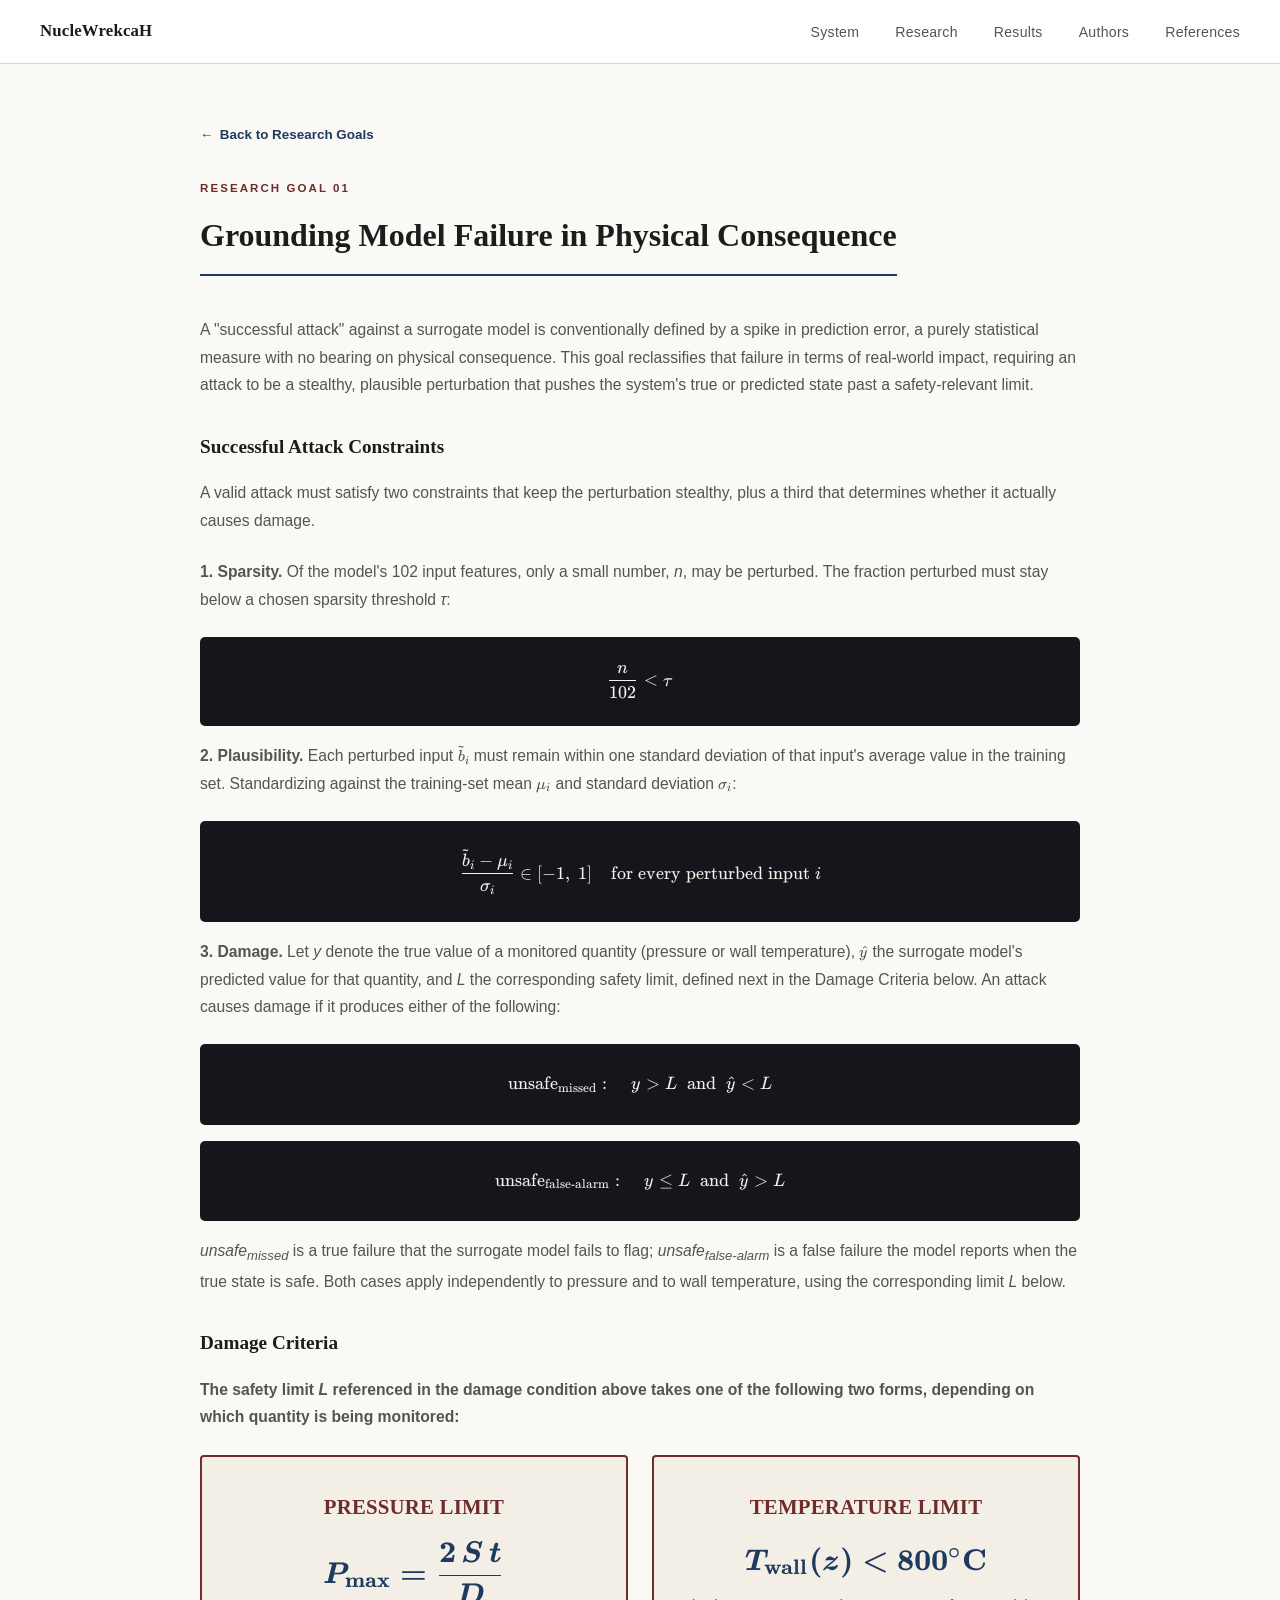
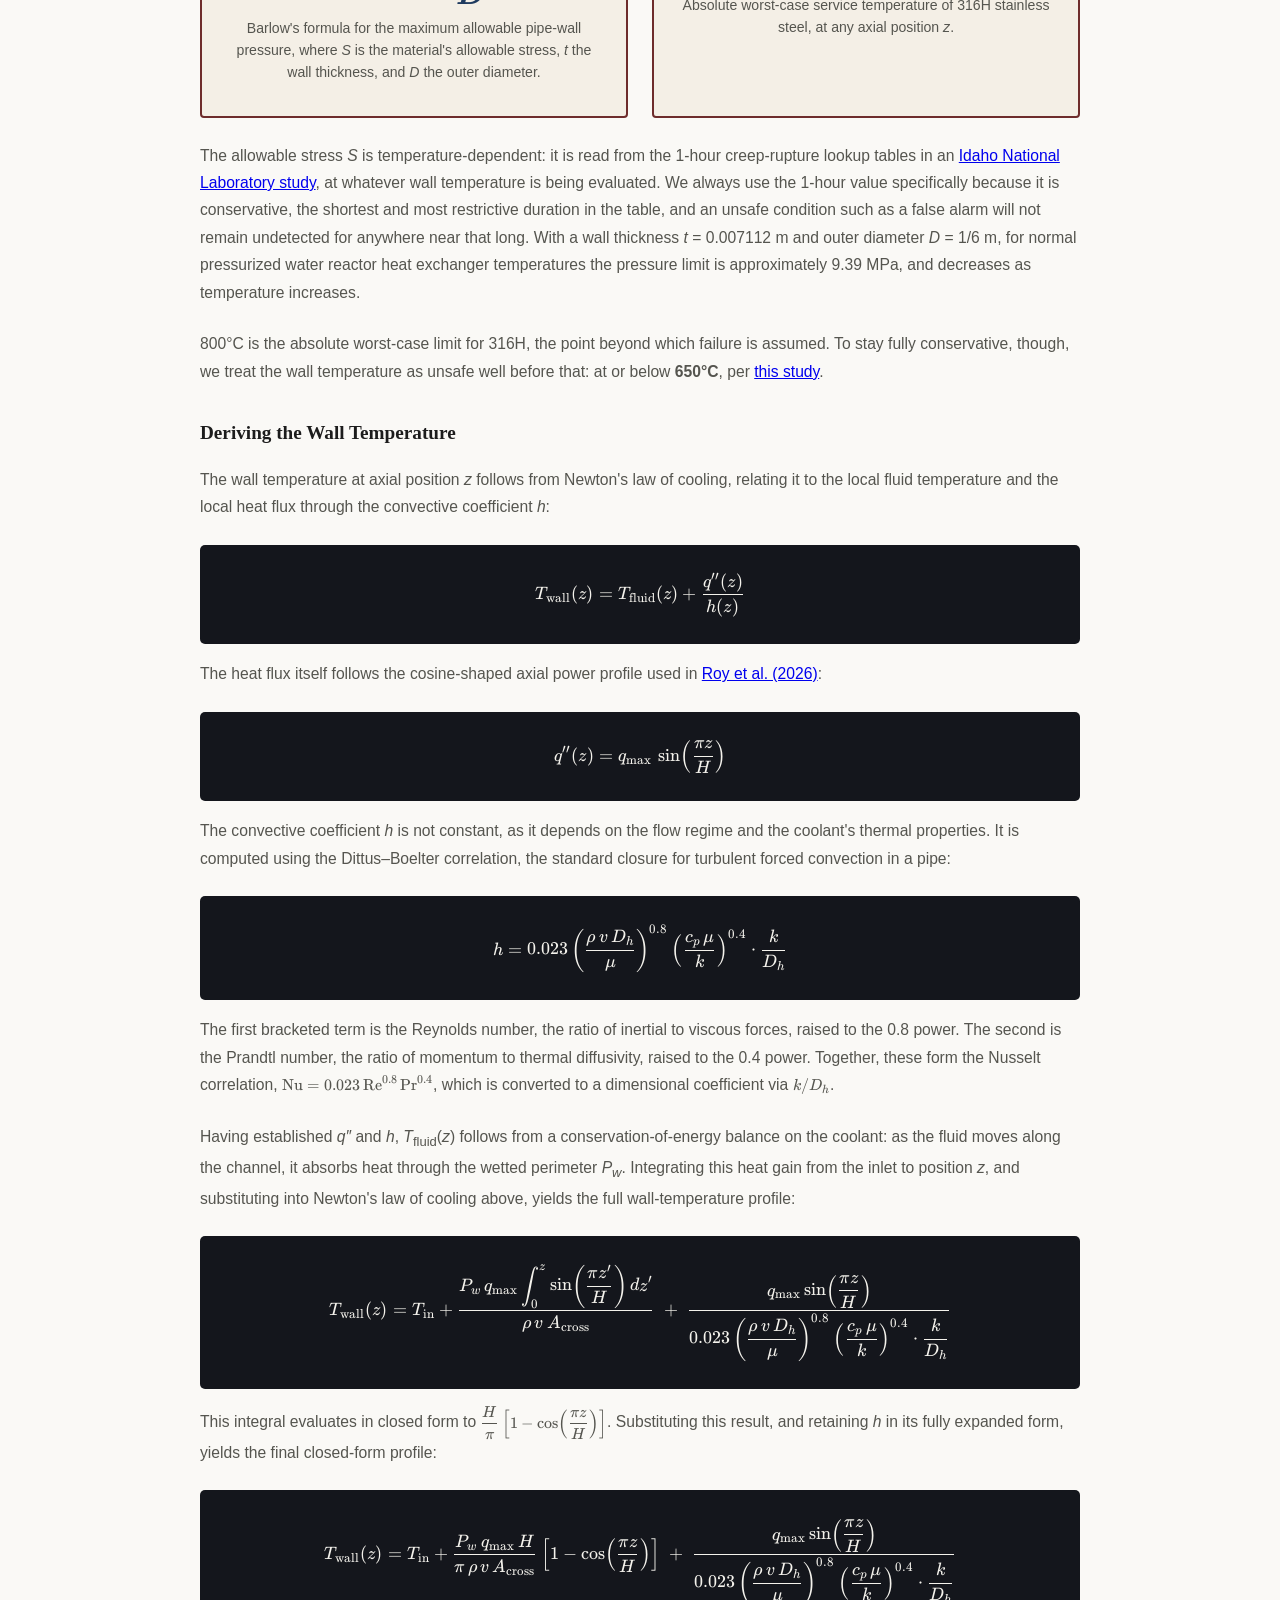
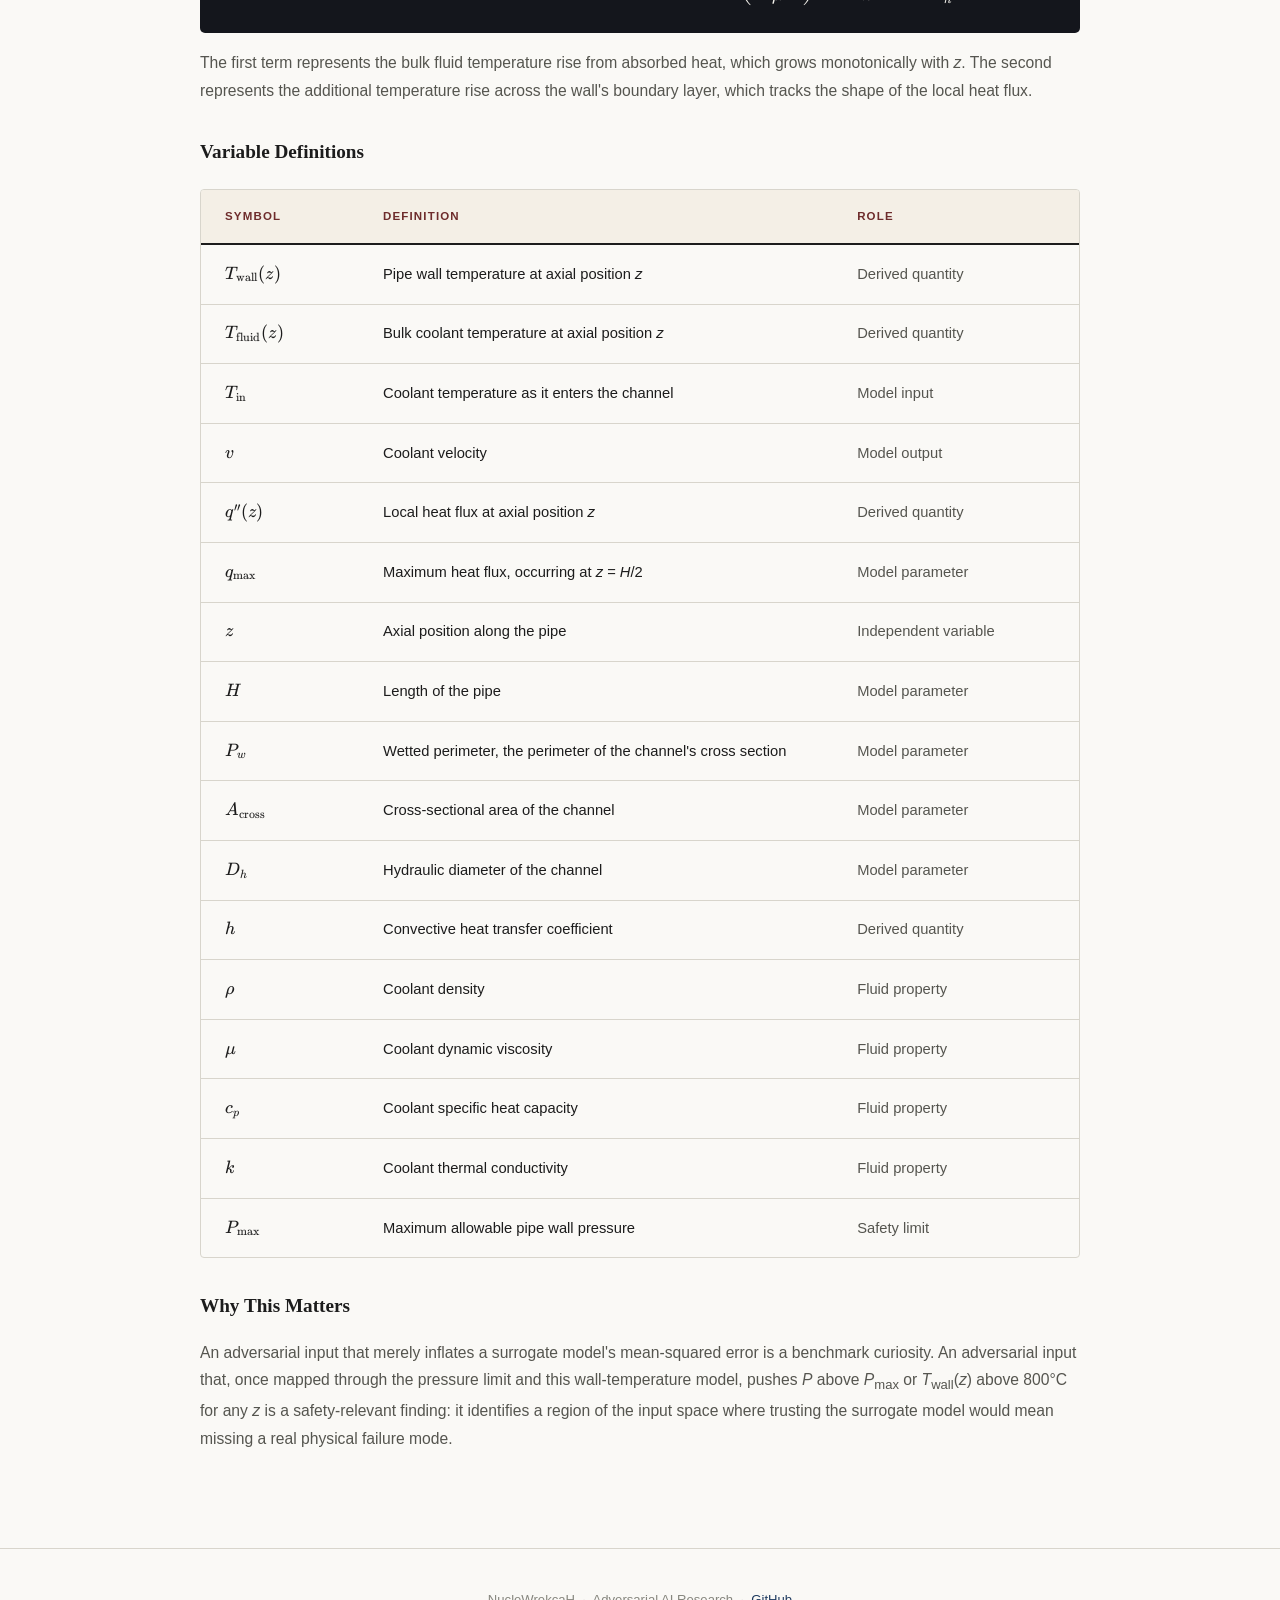
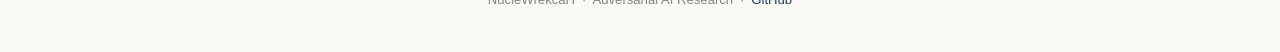
==== commit af28f1d3: "Note the conservative 650C margin alongside the 800C worst case 800C remains the absolute failure li" ====
--- a/research/goal-1-physical-consequence.html
+++ b/research/goal-1-physical-consequence.html
@@ -54,11 +54,13 @@
     <div class="criteria-card">
       <div class="criteria-label">Temperature Limit</div>
       <div class="criteria-value">$T_{\text{wall}}(z) < 800^{\circ}\text{C}$</div>
-      <p class="criteria-sub">Maximum service temperature of 316H stainless steel, at any axial position <em>z</em>.</p>
+      <p class="criteria-sub">Absolute worst-case service temperature of 316H stainless steel, at any axial position <em>z</em>.</p>
     </div>
   </div>
 
   <p>The allowable stress <em>S</em> is temperature-dependent: it is read from the 1-hour creep-rupture lookup tables in an <a href="https://inldigitallibrary.inl.gov/content/uploads/50/2026/04/Sort_57445.pdf" target="_blank" rel="noopener">Idaho National Laboratory study</a>, at whatever wall temperature is being evaluated. We always use the 1-hour value specifically because it is conservative, the shortest and most restrictive duration in the table, and an unsafe condition such as a false alarm will not remain undetected for anywhere near that long. With a wall thickness <em>t</em> = 0.007112 m and outer diameter <em>D</em> = 1/6 m, for normal pressurized water reactor heat exchanger temperatures the pressure limit is approximately 9.39 MPa, and decreases as temperature increases.</p>
+
+  <p>800°C is the absolute worst-case limit for 316H, the point beyond which failure is assumed. To stay fully conservative, though, we treat the wall temperature as unsafe well before that: at or below <strong>650°C</strong>, per <a href="https://www.sciencedirect.com/science/article/pii/S0921509326003916" target="_blank" rel="noopener">this study</a>.</p>
 
   <h3>Deriving the Wall Temperature</h3>
   <p>The wall temperature at axial position <em>z</em> follows from Newton's law of cooling, relating it to the local fluid temperature and the local heat flux through the convective coefficient <em>h</em>:</p>
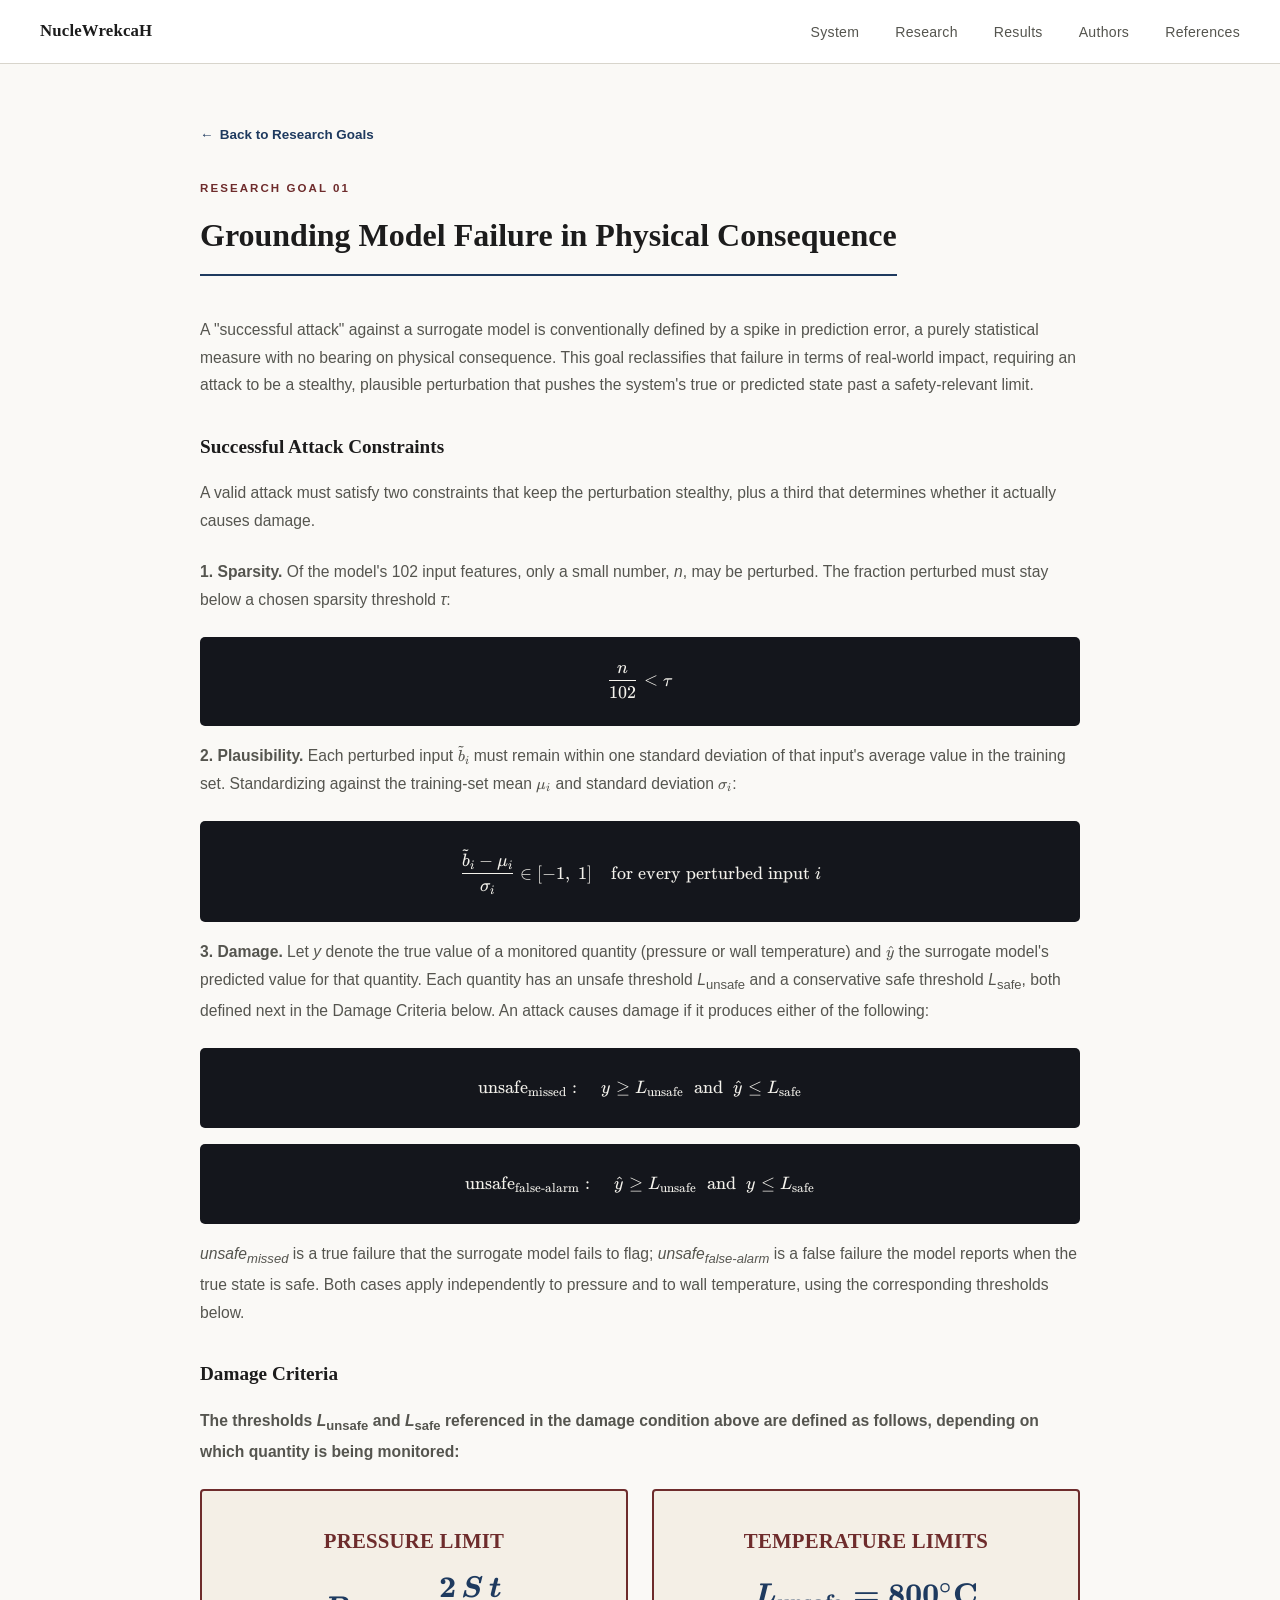
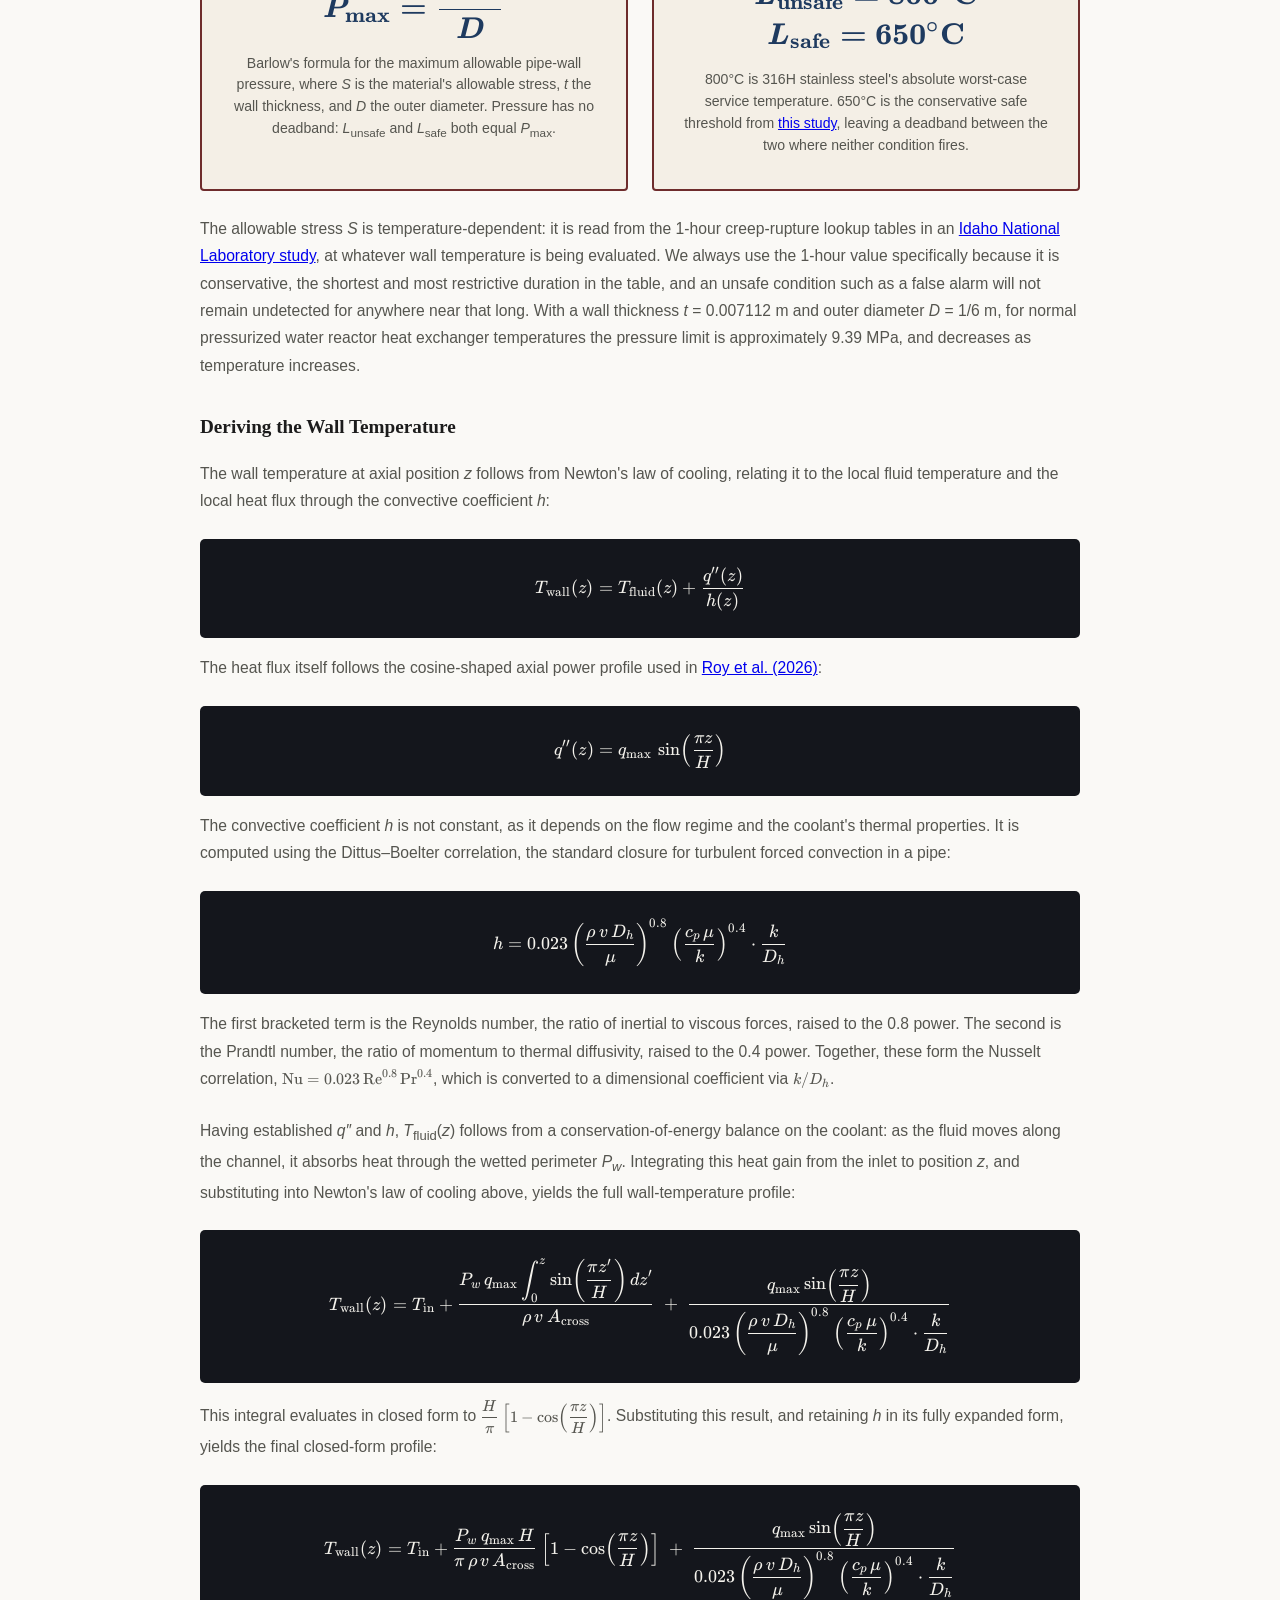
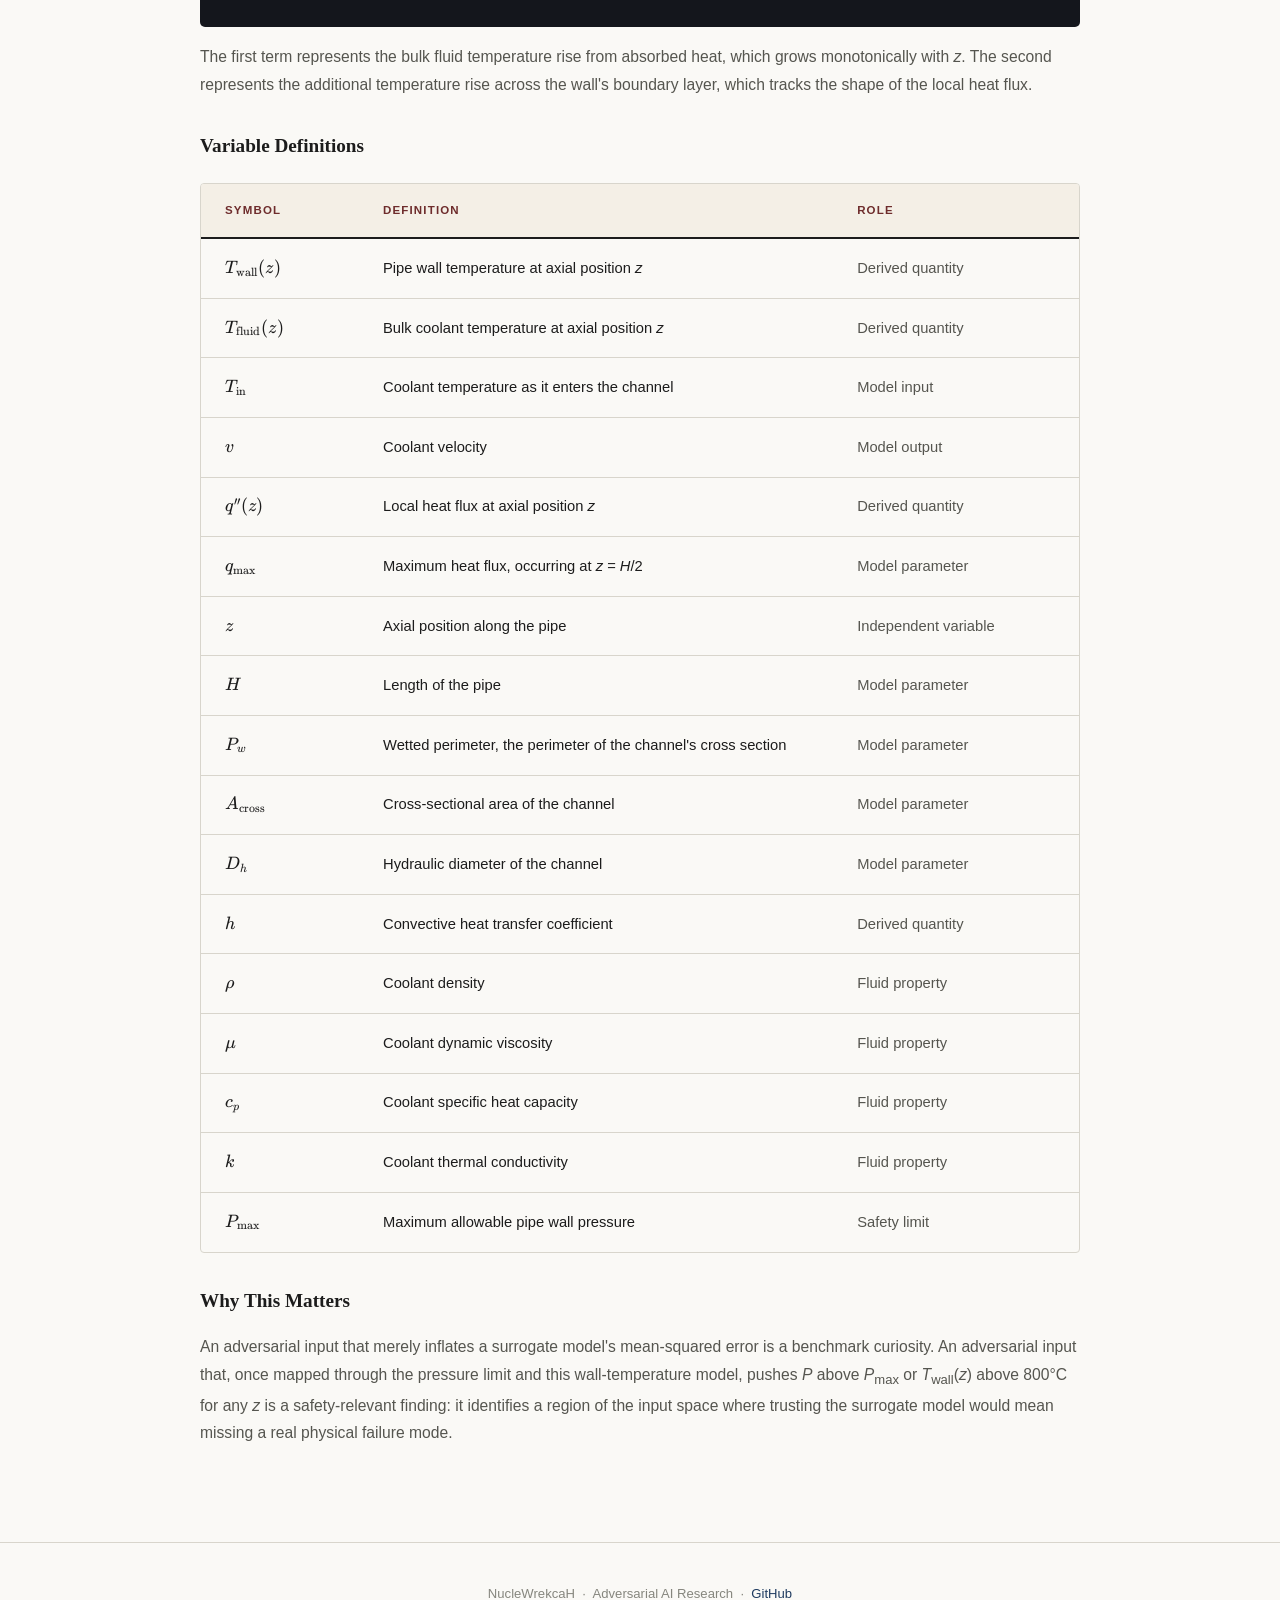
==== commit 33eabd60: "Rework damage condition to use separate unsafe/safe thresholds Replaces the single-limit L formulati" ====
--- a/research/goal-1-physical-consequence.html
+++ b/research/goal-1-physical-consequence.html
@@ -38,29 +38,27 @@
   <p><strong>2. Plausibility.</strong> Each perturbed input <span class="math-inline">$\tilde{b}_i$</span> must remain within one standard deviation of that input's average value in the training set. Standardizing against the training-set mean <span class="math-inline">$\mu_i$</span> and standard deviation <span class="math-inline">$\sigma_i$</span>:</p>
   <div class="math-block">$$\dfrac{\tilde{b}_i - \mu_i}{\sigma_i} \in [-1,\ 1] \quad \text{for every perturbed input } i$$</div>
 
-  <p><strong>3. Damage.</strong> Let <em>y</em> denote the true value of a monitored quantity (pressure or wall temperature), <span class="math-inline">$\hat{y}$</span> the surrogate model's predicted value for that quantity, and <em>L</em> the corresponding safety limit, defined next in the Damage Criteria below. An attack causes damage if it produces either of the following:</p>
-  <div class="math-block">$$\text{unsafe}_{\text{missed}}: \quad y > L \ \text{ and } \ \hat{y} < L$$</div>
-  <div class="math-block">$$\text{unsafe}_{\text{false-alarm}}: \quad y \le L \ \text{ and } \ \hat{y} > L$$</div>
-  <p><em>unsafe<sub>missed</sub></em> is a true failure that the surrogate model fails to flag; <em>unsafe<sub>false-alarm</sub></em> is a false failure the model reports when the true state is safe. Both cases apply independently to pressure and to wall temperature, using the corresponding limit <em>L</em> below.</p>
+  <p><strong>3. Damage.</strong> Let <em>y</em> denote the true value of a monitored quantity (pressure or wall temperature) and <span class="math-inline">$\hat{y}$</span> the surrogate model's predicted value for that quantity. Each quantity has an unsafe threshold <em>L</em><sub>unsafe</sub> and a conservative safe threshold <em>L</em><sub>safe</sub>, both defined next in the Damage Criteria below. An attack causes damage if it produces either of the following:</p>
+  <div class="math-block">$$\text{unsafe}_{\text{missed}}: \quad y \ge L_{\text{unsafe}} \ \text{ and } \ \hat{y} \le L_{\text{safe}}$$</div>
+  <div class="math-block">$$\text{unsafe}_{\text{false-alarm}}: \quad \hat{y} \ge L_{\text{unsafe}} \ \text{ and } \ y \le L_{\text{safe}}$$</div>
+  <p><em>unsafe<sub>missed</sub></em> is a true failure that the surrogate model fails to flag; <em>unsafe<sub>false-alarm</sub></em> is a false failure the model reports when the true state is safe. Both cases apply independently to pressure and to wall temperature, using the corresponding thresholds below.</p>
 
   <h3>Damage Criteria</h3>
-  <p class="criteria-intro">The safety limit <em>L</em> referenced in the damage condition above takes one of the following two forms, depending on which quantity is being monitored:</p>
+  <p class="criteria-intro">The thresholds <em>L</em><sub>unsafe</sub> and <em>L</em><sub>safe</sub> referenced in the damage condition above are defined as follows, depending on which quantity is being monitored:</p>
   <div class="criteria-grid">
     <div class="criteria-card">
       <div class="criteria-label">Pressure Limit</div>
       <div class="criteria-value">$P_{\max} = \dfrac{2\,S\,t}{D}$</div>
-      <p class="criteria-sub">Barlow's formula for the maximum allowable pipe-wall pressure, where <em>S</em> is the material's allowable stress, <em>t</em> the wall thickness, and <em>D</em> the outer diameter.</p>
+      <p class="criteria-sub">Barlow's formula for the maximum allowable pipe-wall pressure, where <em>S</em> is the material's allowable stress, <em>t</em> the wall thickness, and <em>D</em> the outer diameter. Pressure has no deadband: <em>L</em><sub>unsafe</sub> and <em>L</em><sub>safe</sub> both equal <em>P</em><sub>max</sub>.</p>
     </div>
     <div class="criteria-card">
-      <div class="criteria-label">Temperature Limit</div>
-      <div class="criteria-value">$T_{\text{wall}}(z) < 800^{\circ}\text{C}$</div>
-      <p class="criteria-sub">Absolute worst-case service temperature of 316H stainless steel, at any axial position <em>z</em>.</p>
+      <div class="criteria-label">Temperature Limits</div>
+      <div class="criteria-value">$L_{\text{unsafe}} = 800^{\circ}\text{C}$<br>$L_{\text{safe}} = 650^{\circ}\text{C}$</div>
+      <p class="criteria-sub">800°C is 316H stainless steel's absolute worst-case service temperature. 650°C is the conservative safe threshold from <a href="https://www.sciencedirect.com/science/article/pii/S0921509326003916" target="_blank" rel="noopener">this study</a>, leaving a deadband between the two where neither condition fires.</p>
     </div>
   </div>
 
   <p>The allowable stress <em>S</em> is temperature-dependent: it is read from the 1-hour creep-rupture lookup tables in an <a href="https://inldigitallibrary.inl.gov/content/uploads/50/2026/04/Sort_57445.pdf" target="_blank" rel="noopener">Idaho National Laboratory study</a>, at whatever wall temperature is being evaluated. We always use the 1-hour value specifically because it is conservative, the shortest and most restrictive duration in the table, and an unsafe condition such as a false alarm will not remain undetected for anywhere near that long. With a wall thickness <em>t</em> = 0.007112 m and outer diameter <em>D</em> = 1/6 m, for normal pressurized water reactor heat exchanger temperatures the pressure limit is approximately 9.39 MPa, and decreases as temperature increases.</p>
-
-  <p>800°C is the absolute worst-case limit for 316H, the point beyond which failure is assumed. To stay fully conservative, though, we treat the wall temperature as unsafe well before that: at or below <strong>650°C</strong>, per <a href="https://www.sciencedirect.com/science/article/pii/S0921509326003916" target="_blank" rel="noopener">this study</a>.</p>
 
   <h3>Deriving the Wall Temperature</h3>
   <p>The wall temperature at axial position <em>z</em> follows from Newton's law of cooling, relating it to the local fluid temperature and the local heat flux through the convective coefficient <em>h</em>:</p>
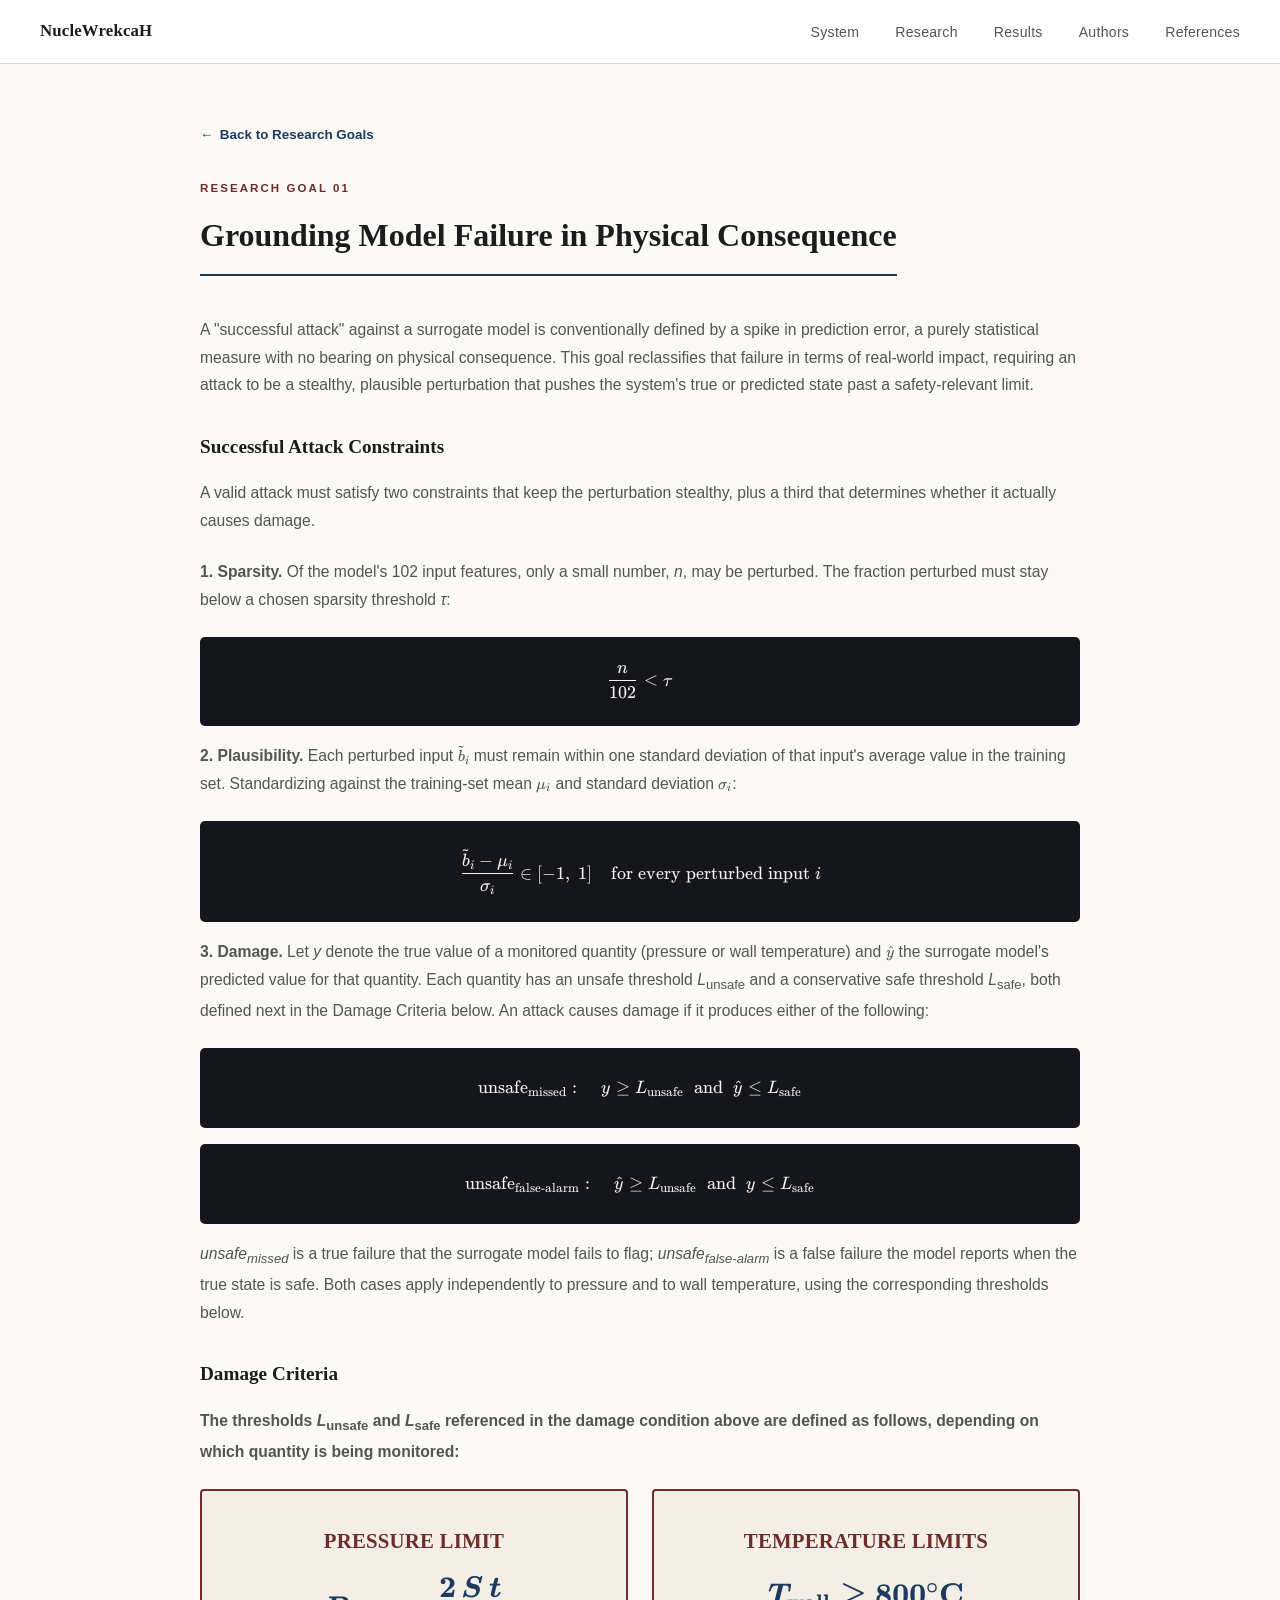
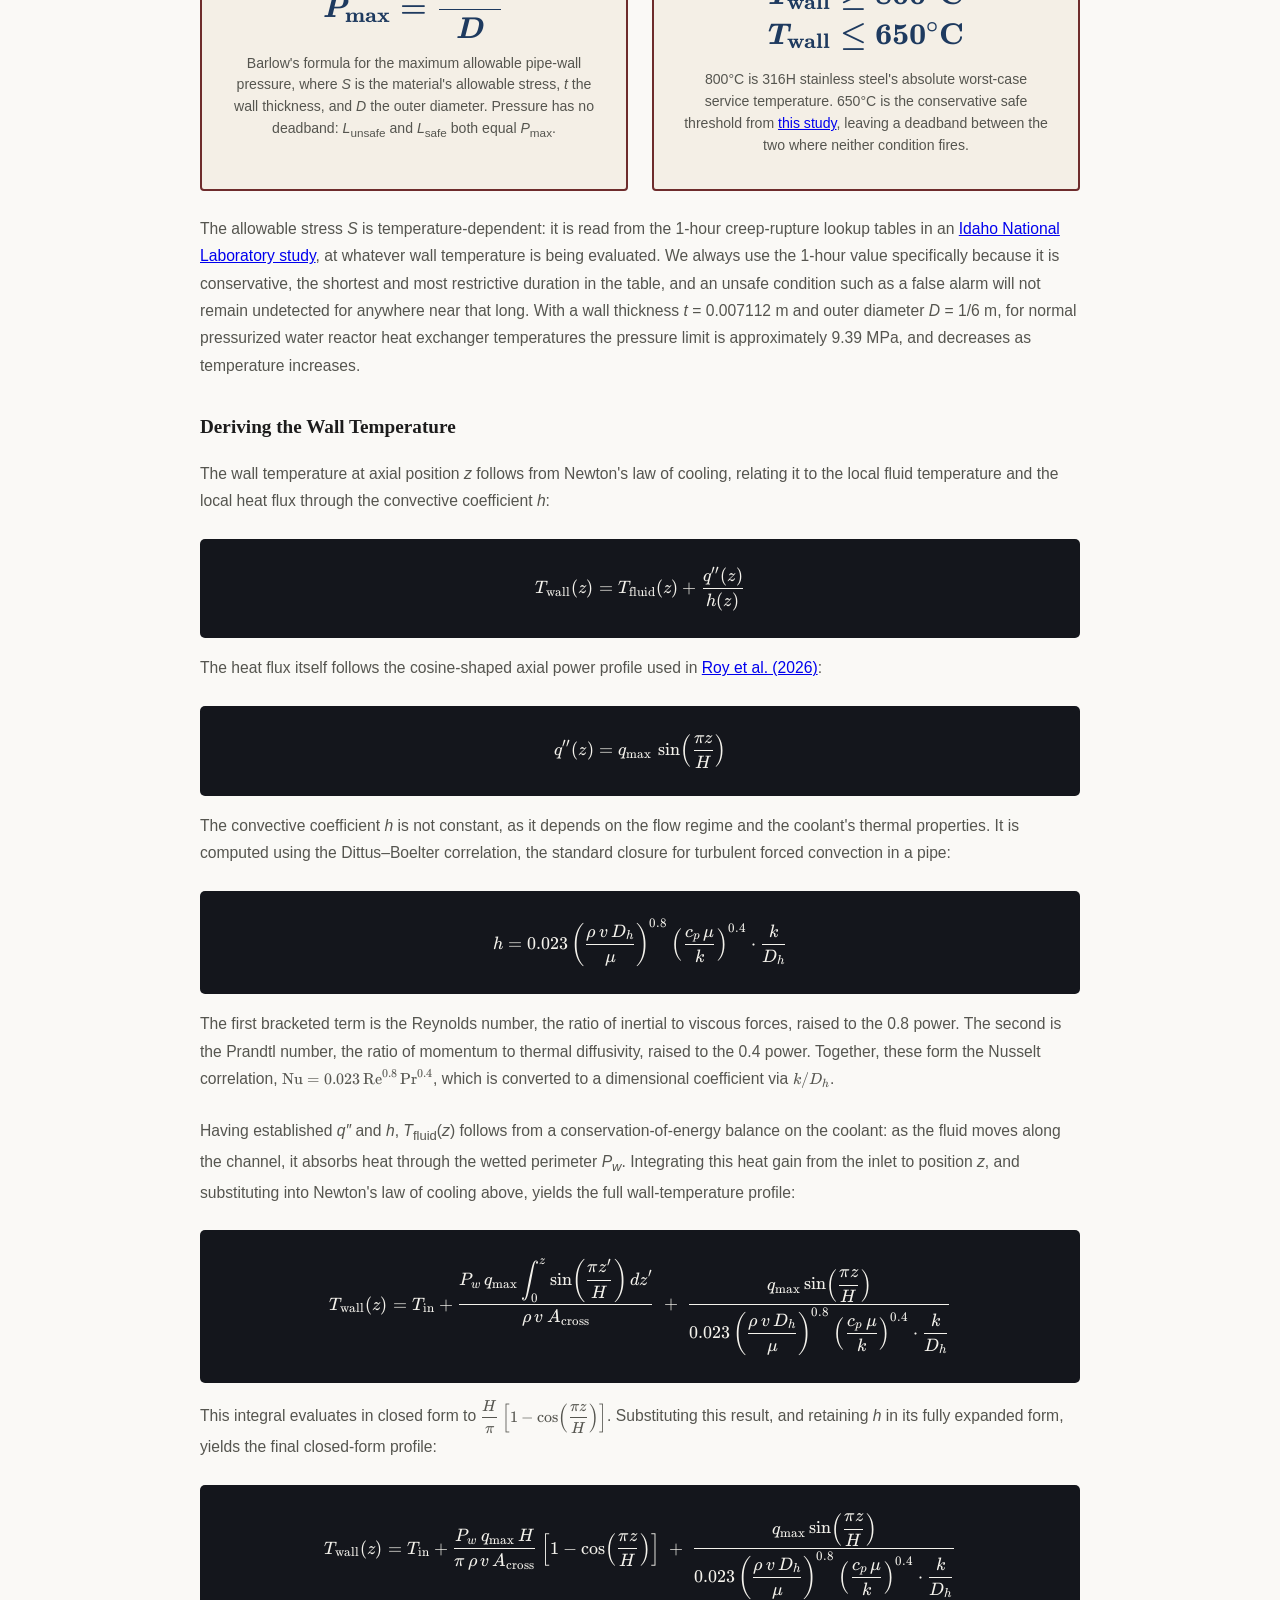
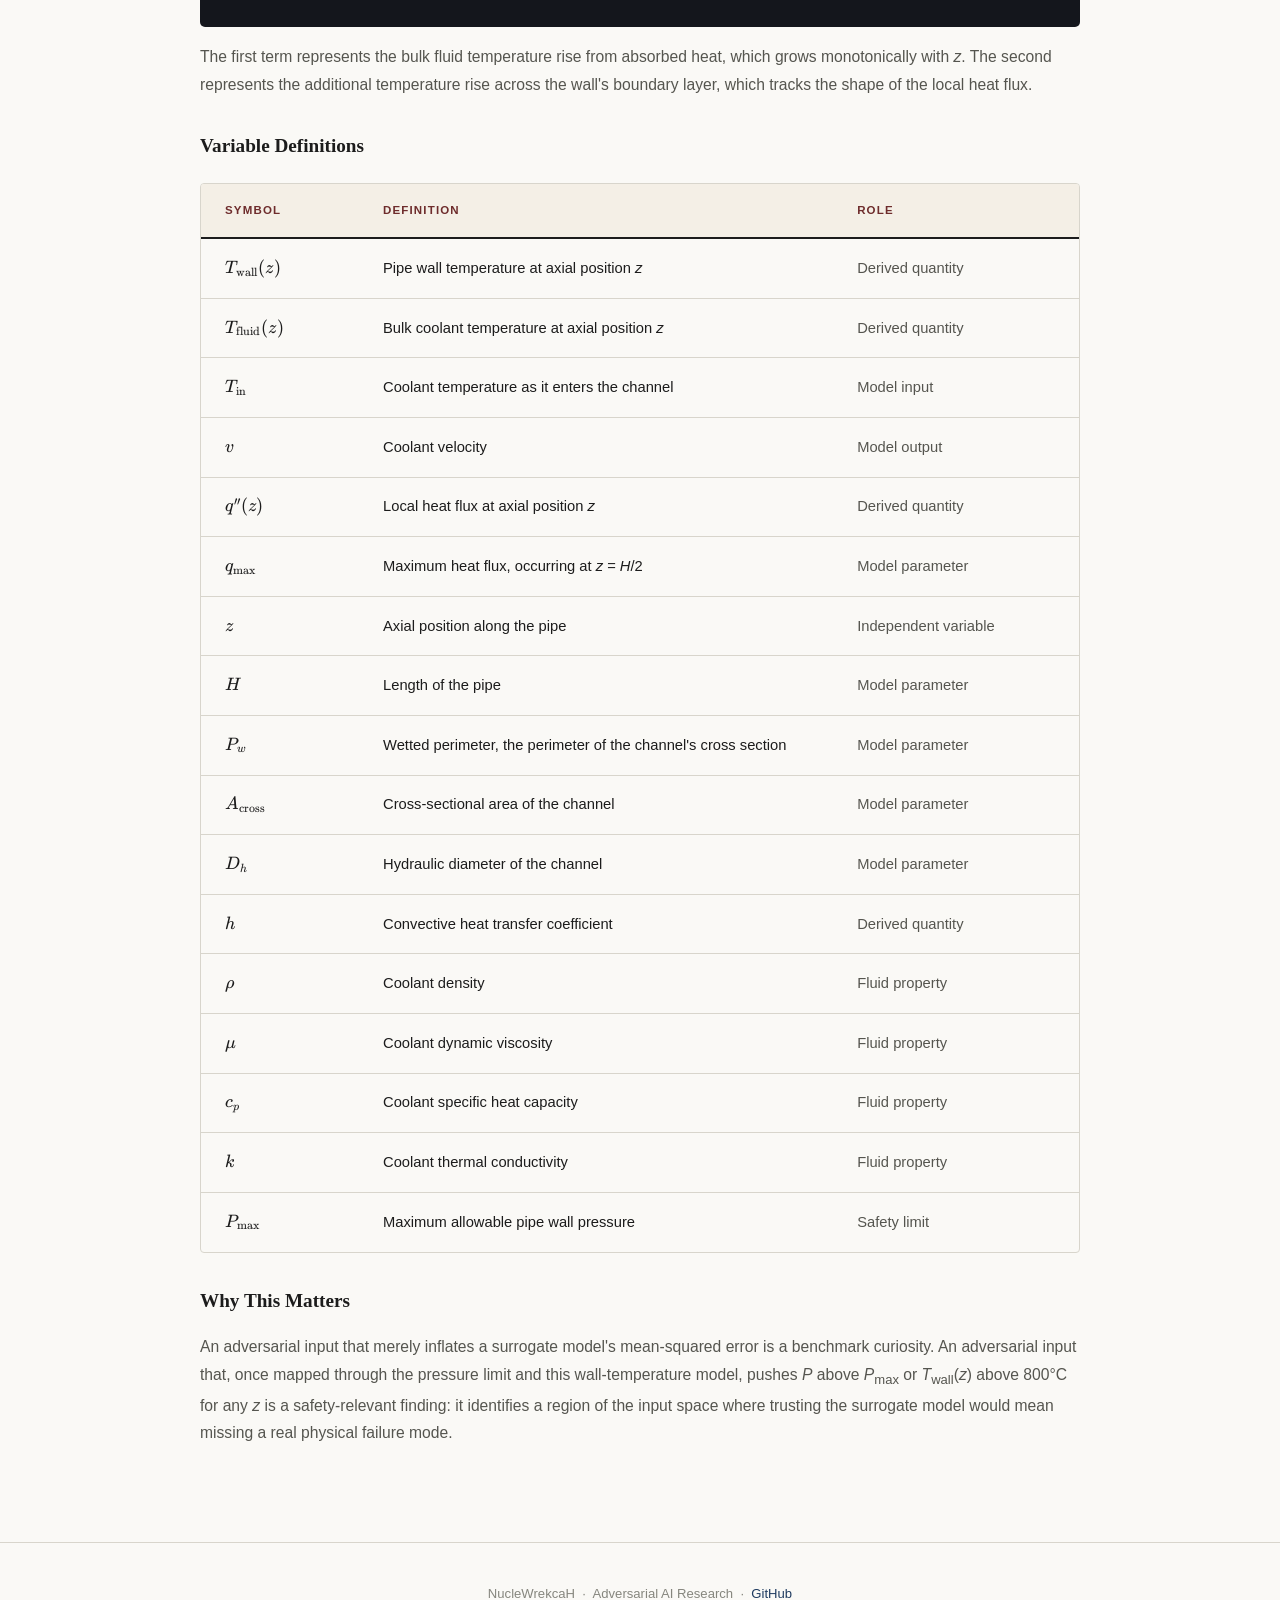
==== commit ff3815b2: "Show temperature thresholds as inequalities instead of L= assignments" ====
--- a/research/goal-1-physical-consequence.html
+++ b/research/goal-1-physical-consequence.html
@@ -53,7 +53,7 @@
     </div>
     <div class="criteria-card">
       <div class="criteria-label">Temperature Limits</div>
-      <div class="criteria-value">$L_{\text{unsafe}} = 800^{\circ}\text{C}$<br>$L_{\text{safe}} = 650^{\circ}\text{C}$</div>
+      <div class="criteria-value">$T_{\text{wall}} \ge 800^{\circ}\text{C}$<br>$T_{\text{wall}} \le 650^{\circ}\text{C}$</div>
       <p class="criteria-sub">800°C is 316H stainless steel's absolute worst-case service temperature. 650°C is the conservative safe threshold from <a href="https://www.sciencedirect.com/science/article/pii/S0921509326003916" target="_blank" rel="noopener">this study</a>, leaving a deadband between the two where neither condition fires.</p>
     </div>
   </div>
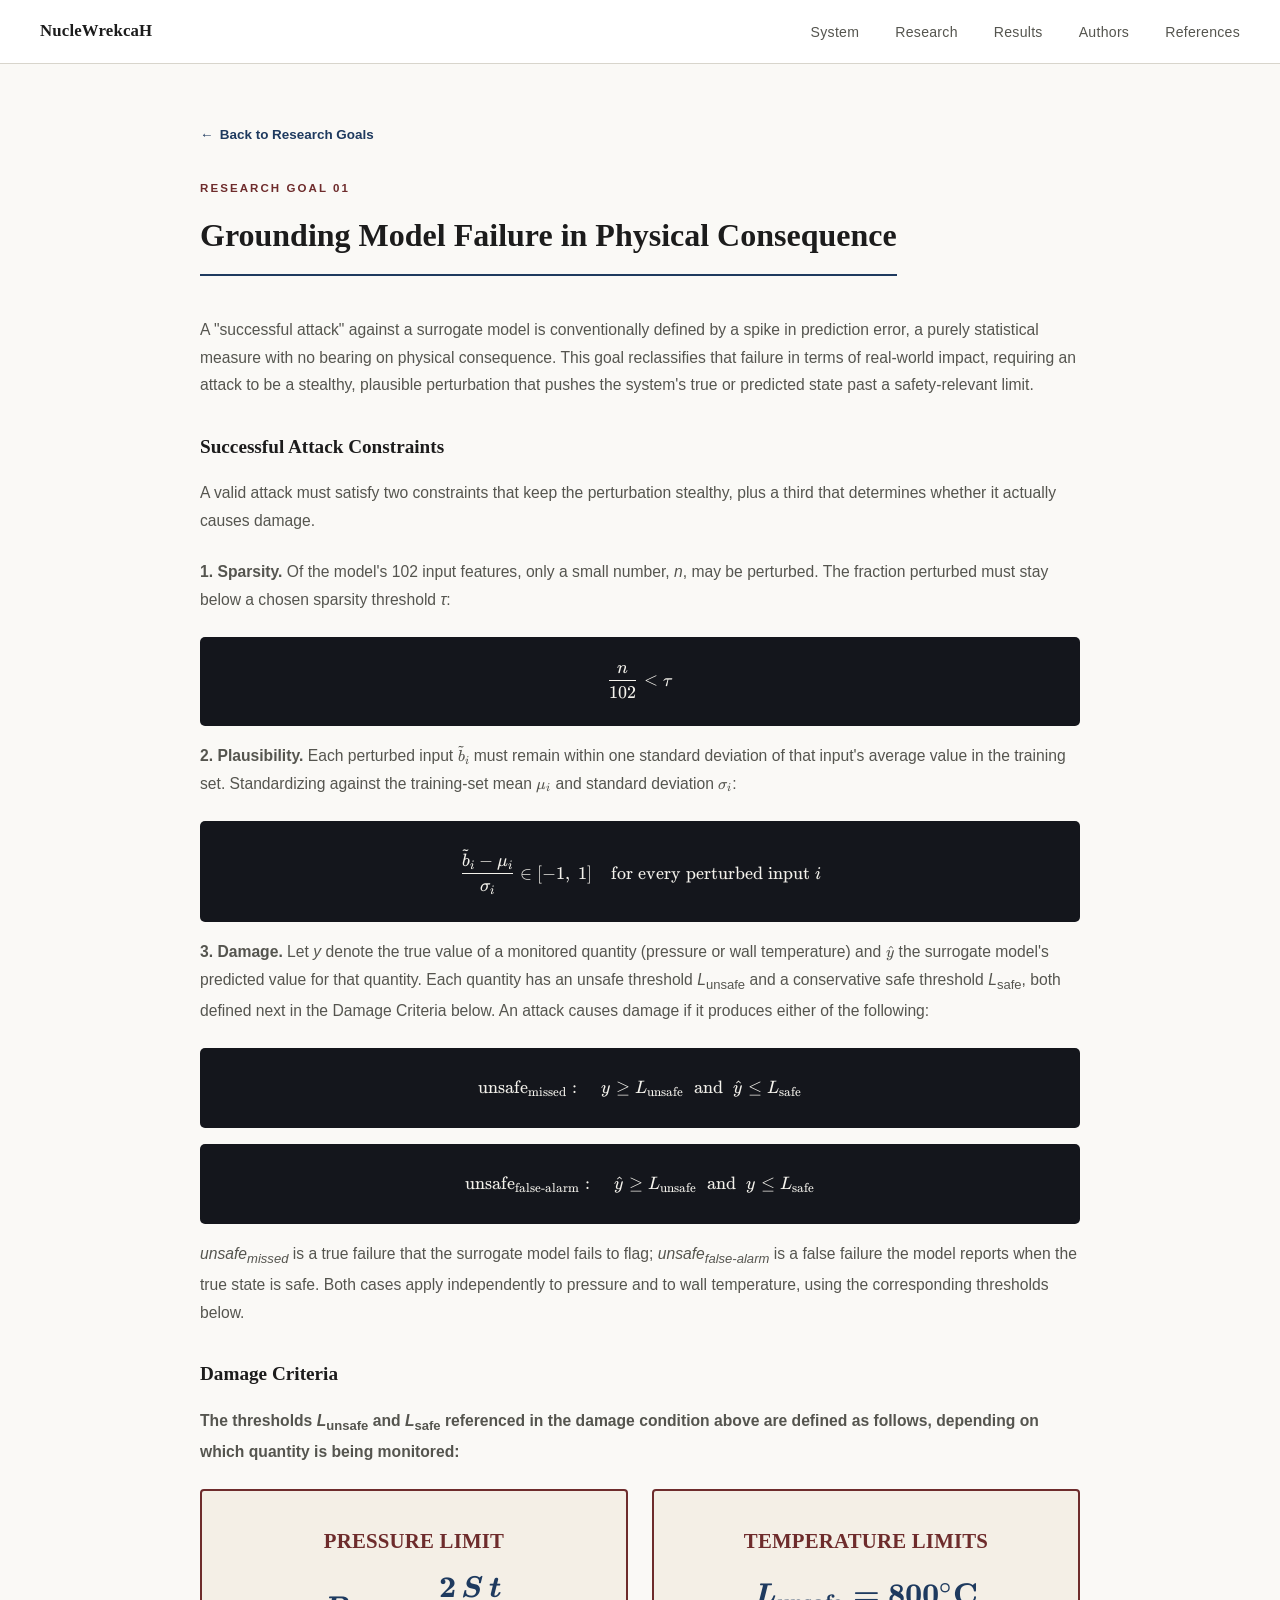
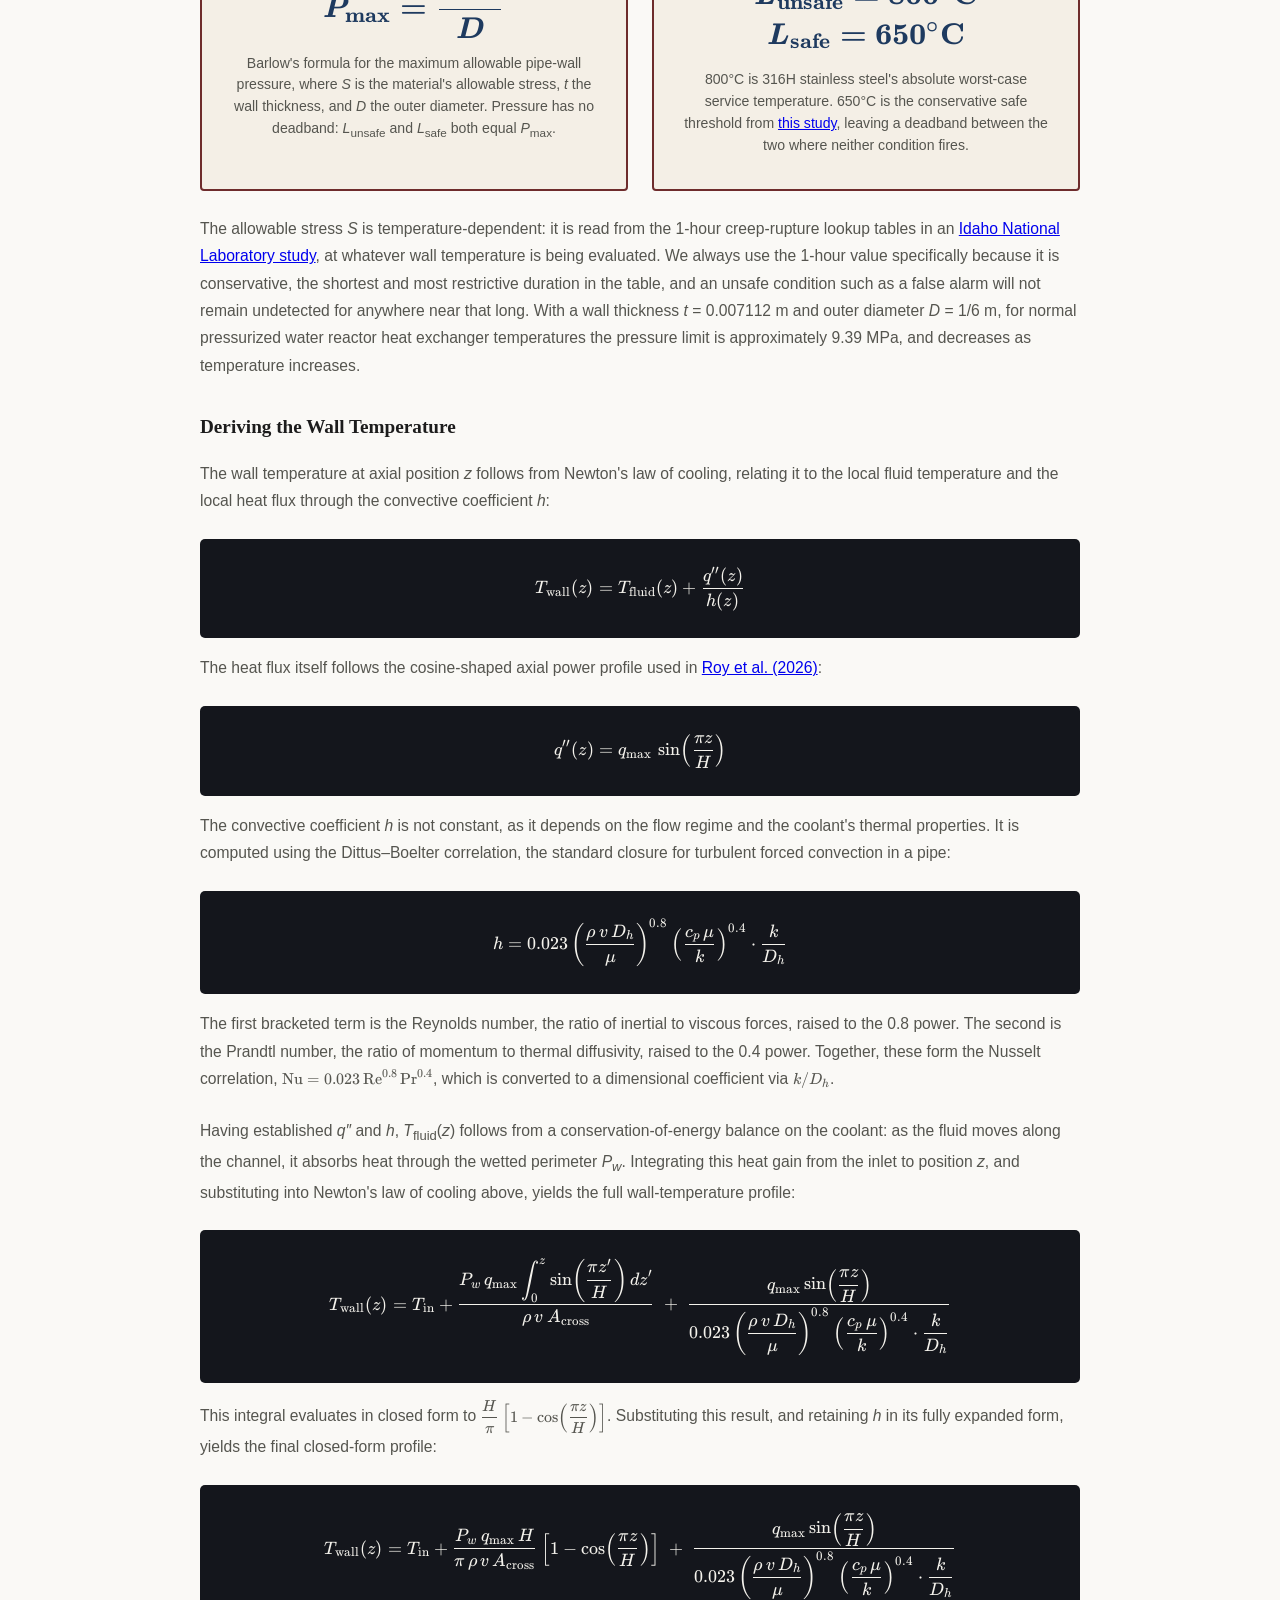
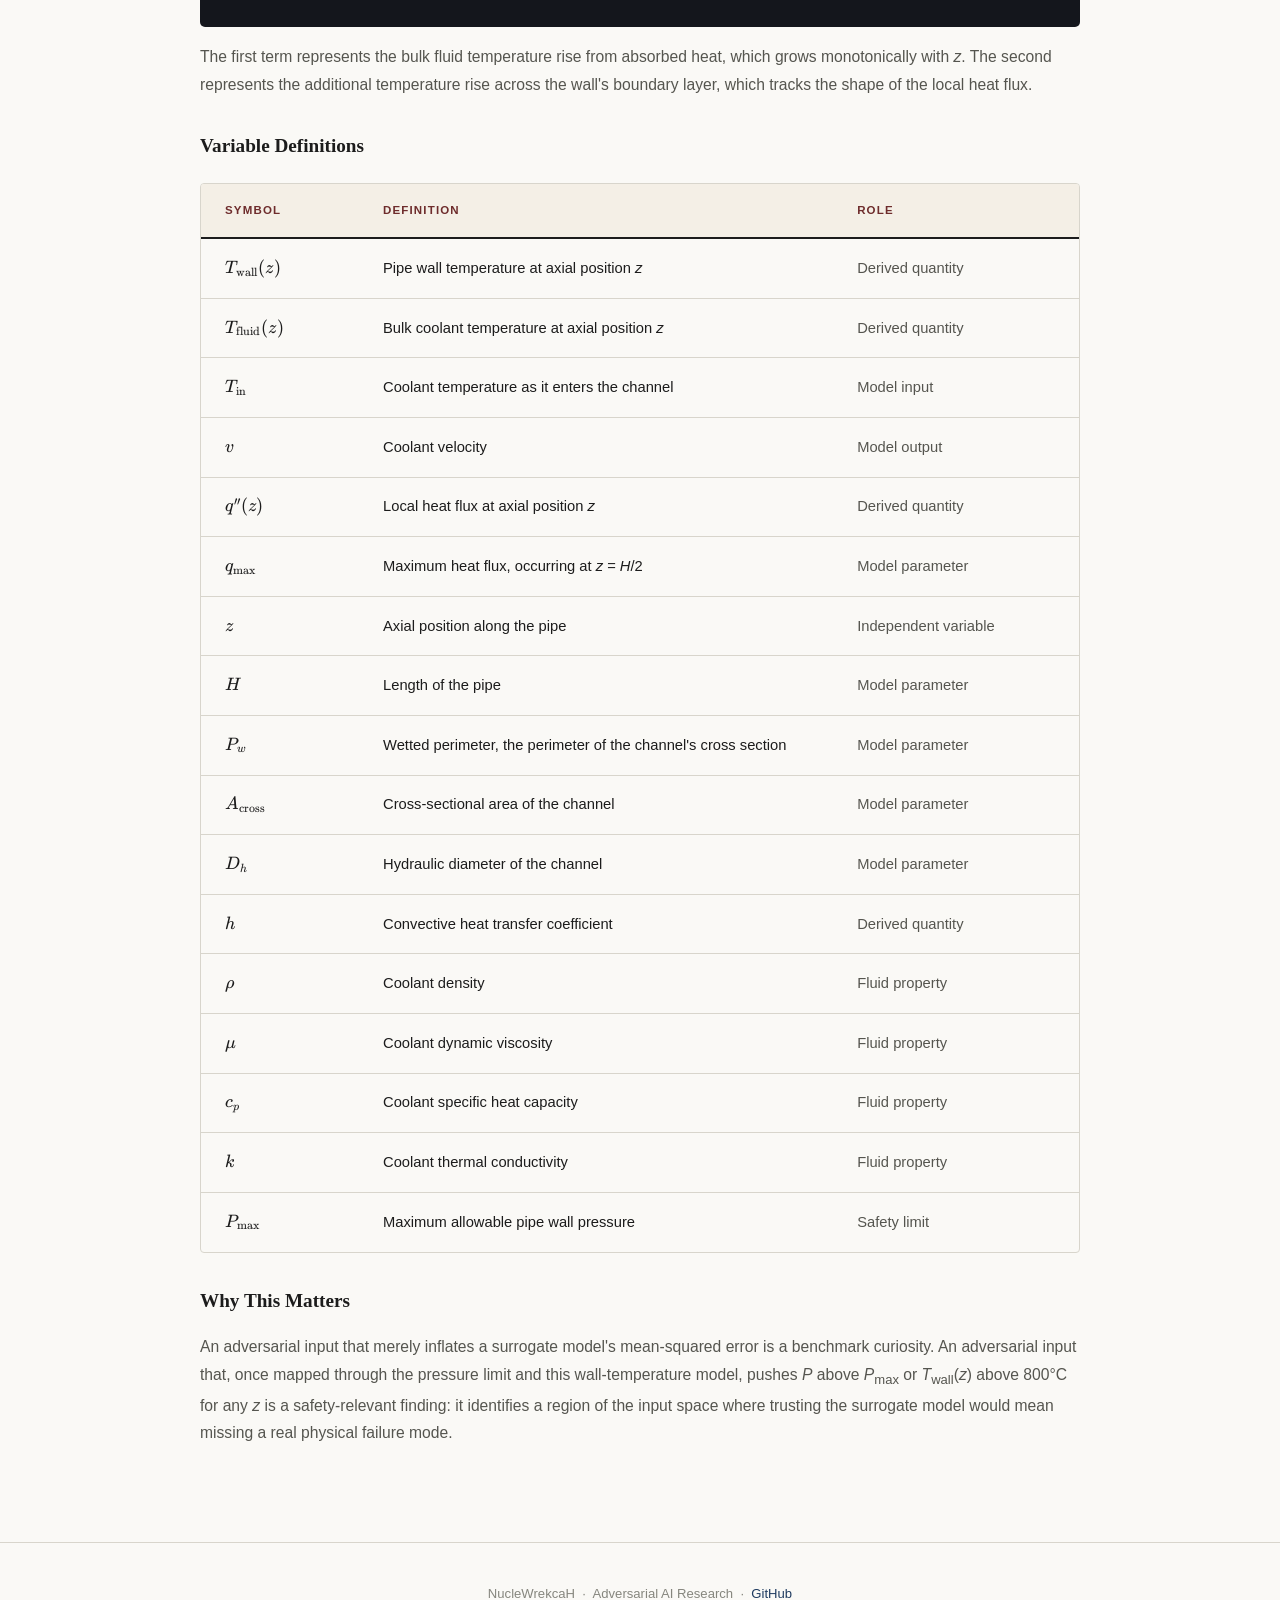
==== commit f1f4881e: "Revert temperature thresholds back to L_unsafe/L_safe notation" ====
--- a/research/goal-1-physical-consequence.html
+++ b/research/goal-1-physical-consequence.html
@@ -53,7 +53,7 @@
     </div>
     <div class="criteria-card">
       <div class="criteria-label">Temperature Limits</div>
-      <div class="criteria-value">$T_{\text{wall}} \ge 800^{\circ}\text{C}$<br>$T_{\text{wall}} \le 650^{\circ}\text{C}$</div>
+      <div class="criteria-value">$L_{\text{unsafe}} = 800^{\circ}\text{C}$<br>$L_{\text{safe}} = 650^{\circ}\text{C}$</div>
       <p class="criteria-sub">800°C is 316H stainless steel's absolute worst-case service temperature. 650°C is the conservative safe threshold from <a href="https://www.sciencedirect.com/science/article/pii/S0921509326003916" target="_blank" rel="noopener">this study</a>, leaving a deadband between the two where neither condition fires.</p>
     </div>
   </div>
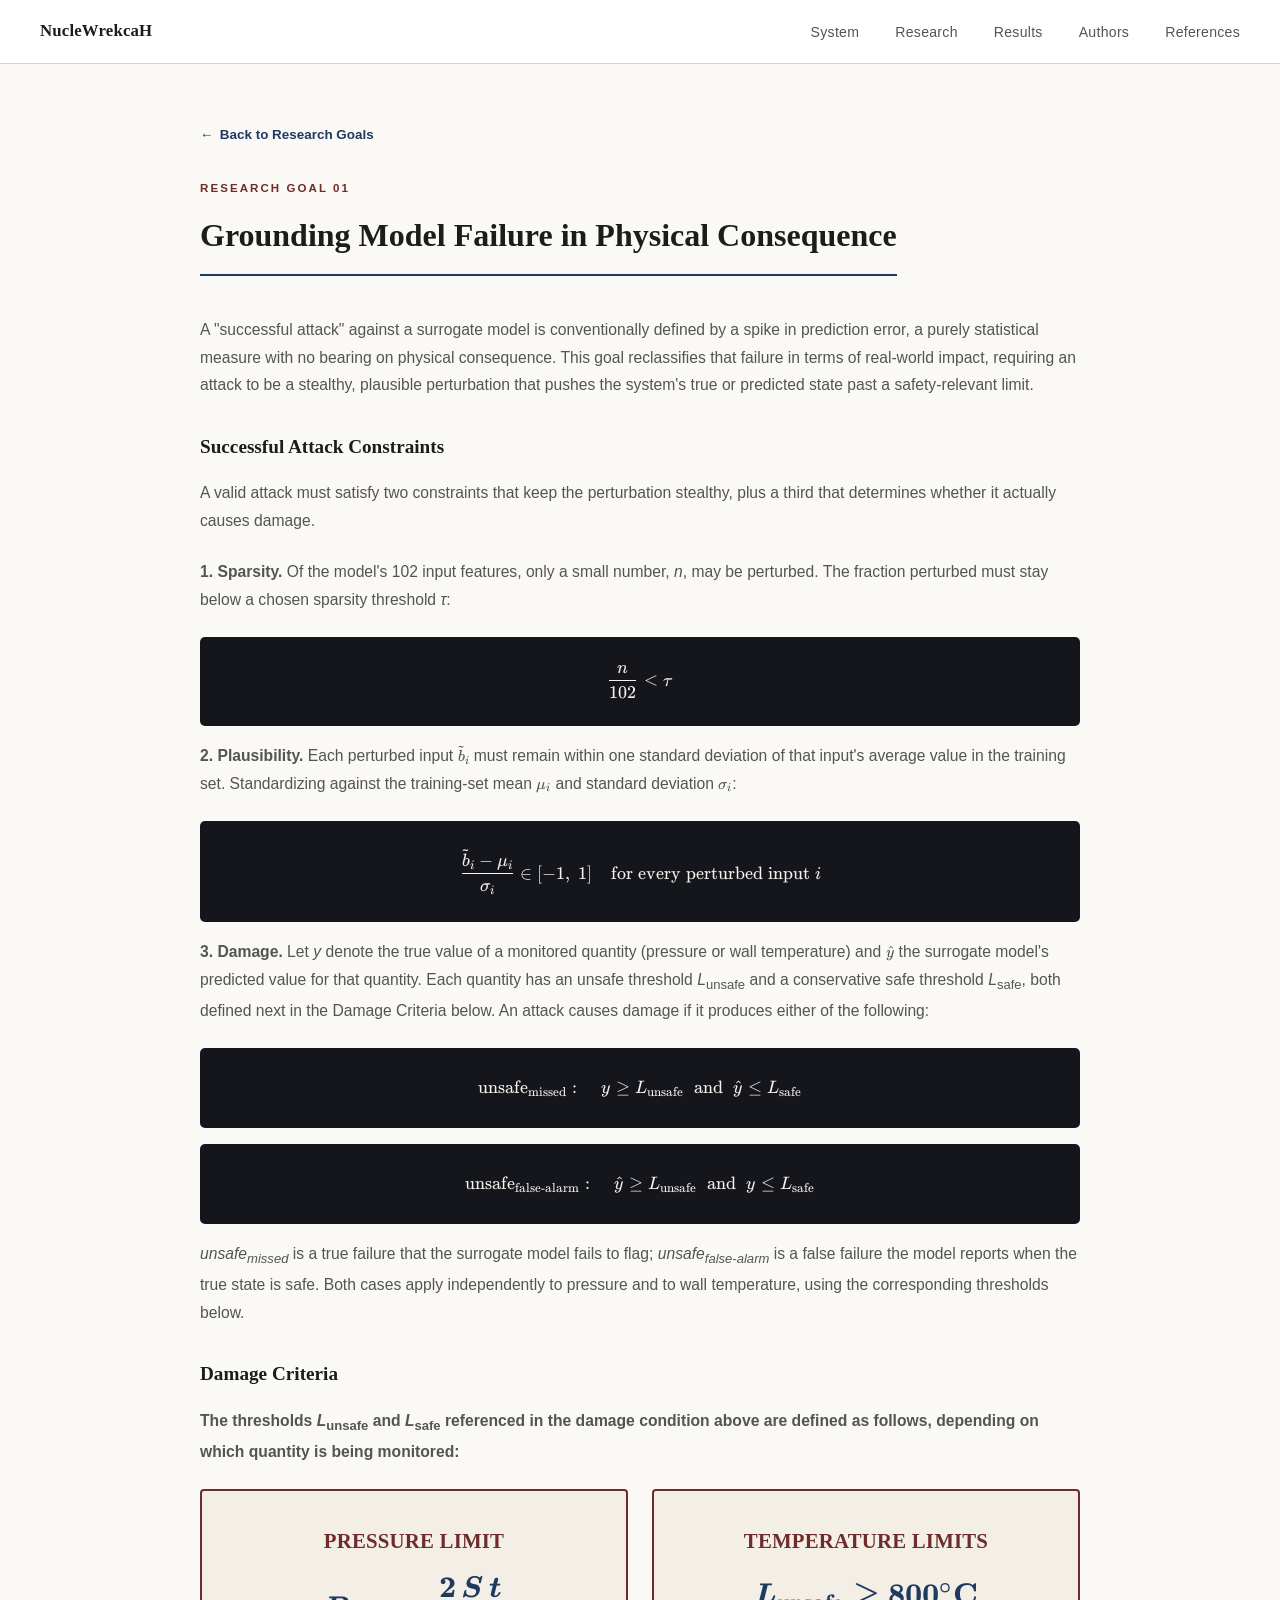
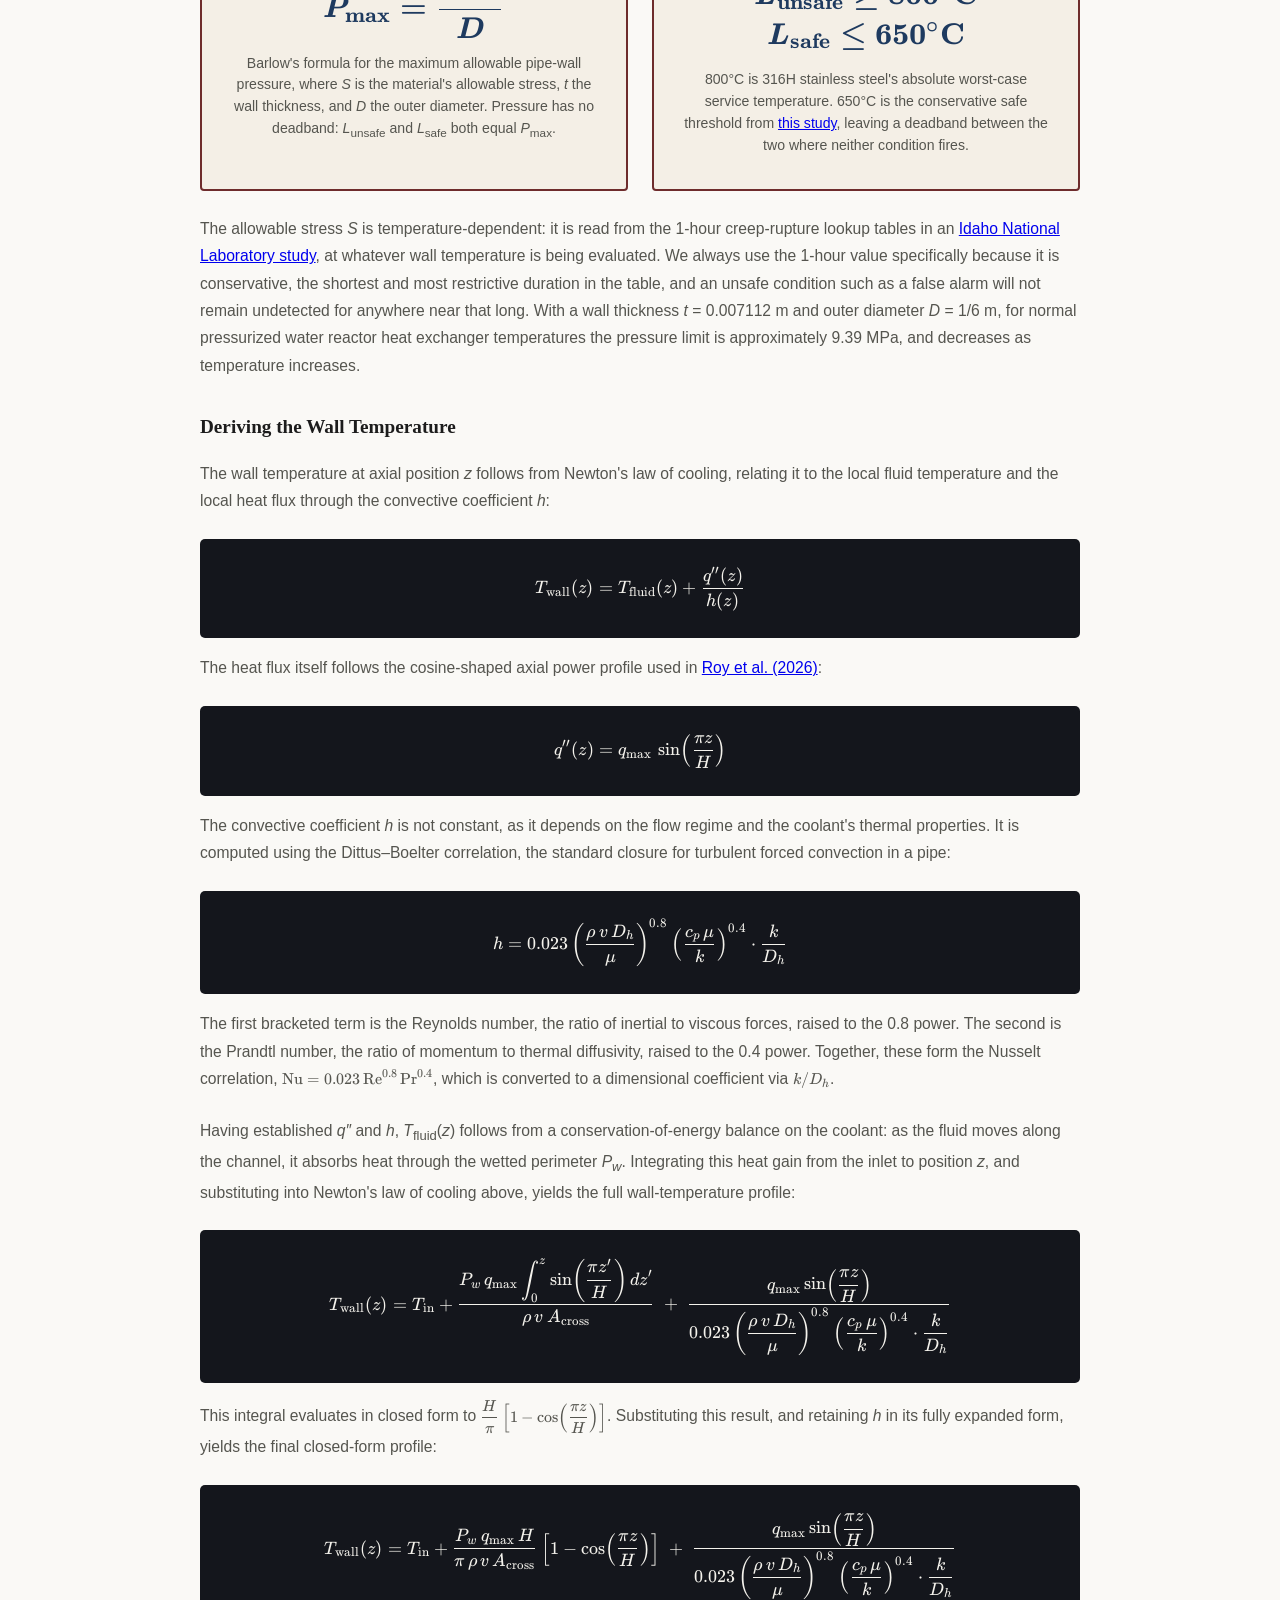
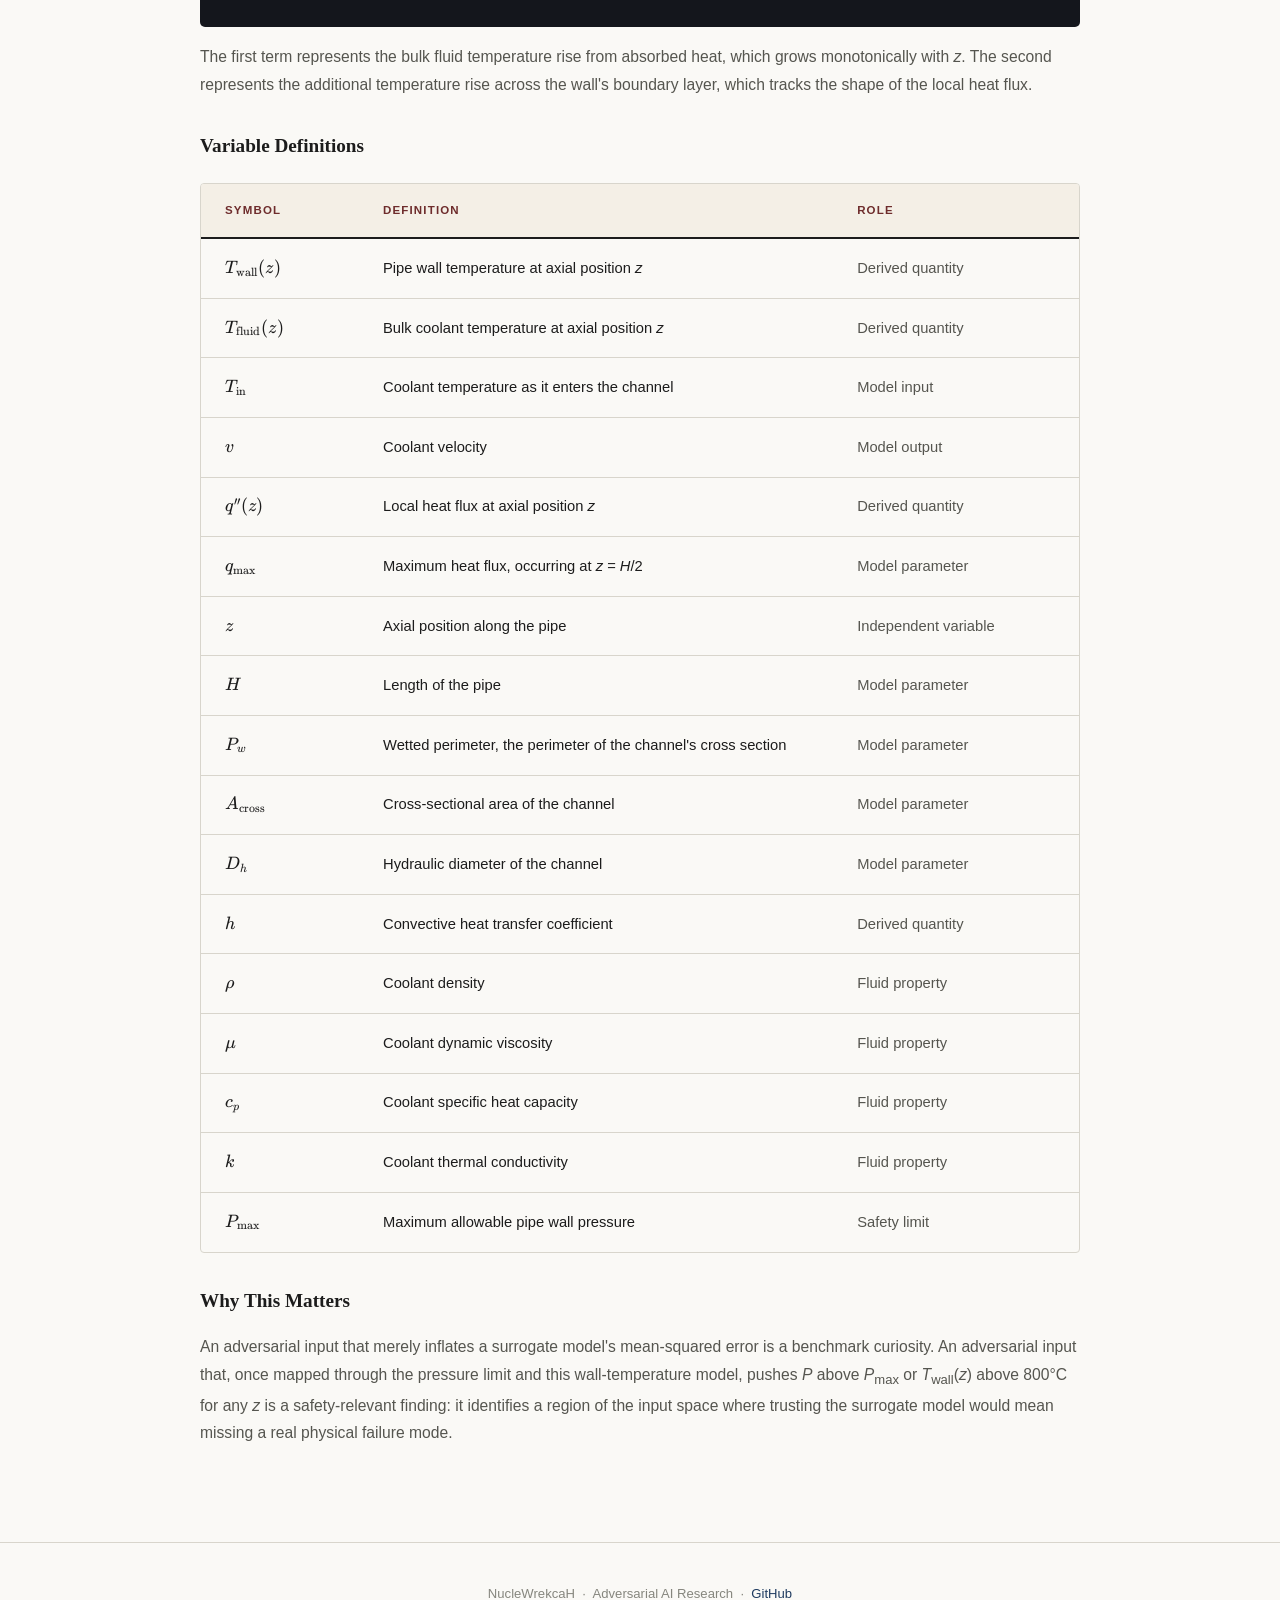
==== commit 28097c13: "Use >= and <= for L_unsafe/L_safe instead of =" ====
--- a/research/goal-1-physical-consequence.html
+++ b/research/goal-1-physical-consequence.html
@@ -53,7 +53,7 @@
     </div>
     <div class="criteria-card">
       <div class="criteria-label">Temperature Limits</div>
-      <div class="criteria-value">$L_{\text{unsafe}} = 800^{\circ}\text{C}$<br>$L_{\text{safe}} = 650^{\circ}\text{C}$</div>
+      <div class="criteria-value">$L_{\text{unsafe}} \ge 800^{\circ}\text{C}$<br>$L_{\text{safe}} \le 650^{\circ}\text{C}$</div>
       <p class="criteria-sub">800°C is 316H stainless steel's absolute worst-case service temperature. 650°C is the conservative safe threshold from <a href="https://www.sciencedirect.com/science/article/pii/S0921509326003916" target="_blank" rel="noopener">this study</a>, leaving a deadband between the two where neither condition fires.</p>
     </div>
   </div>
